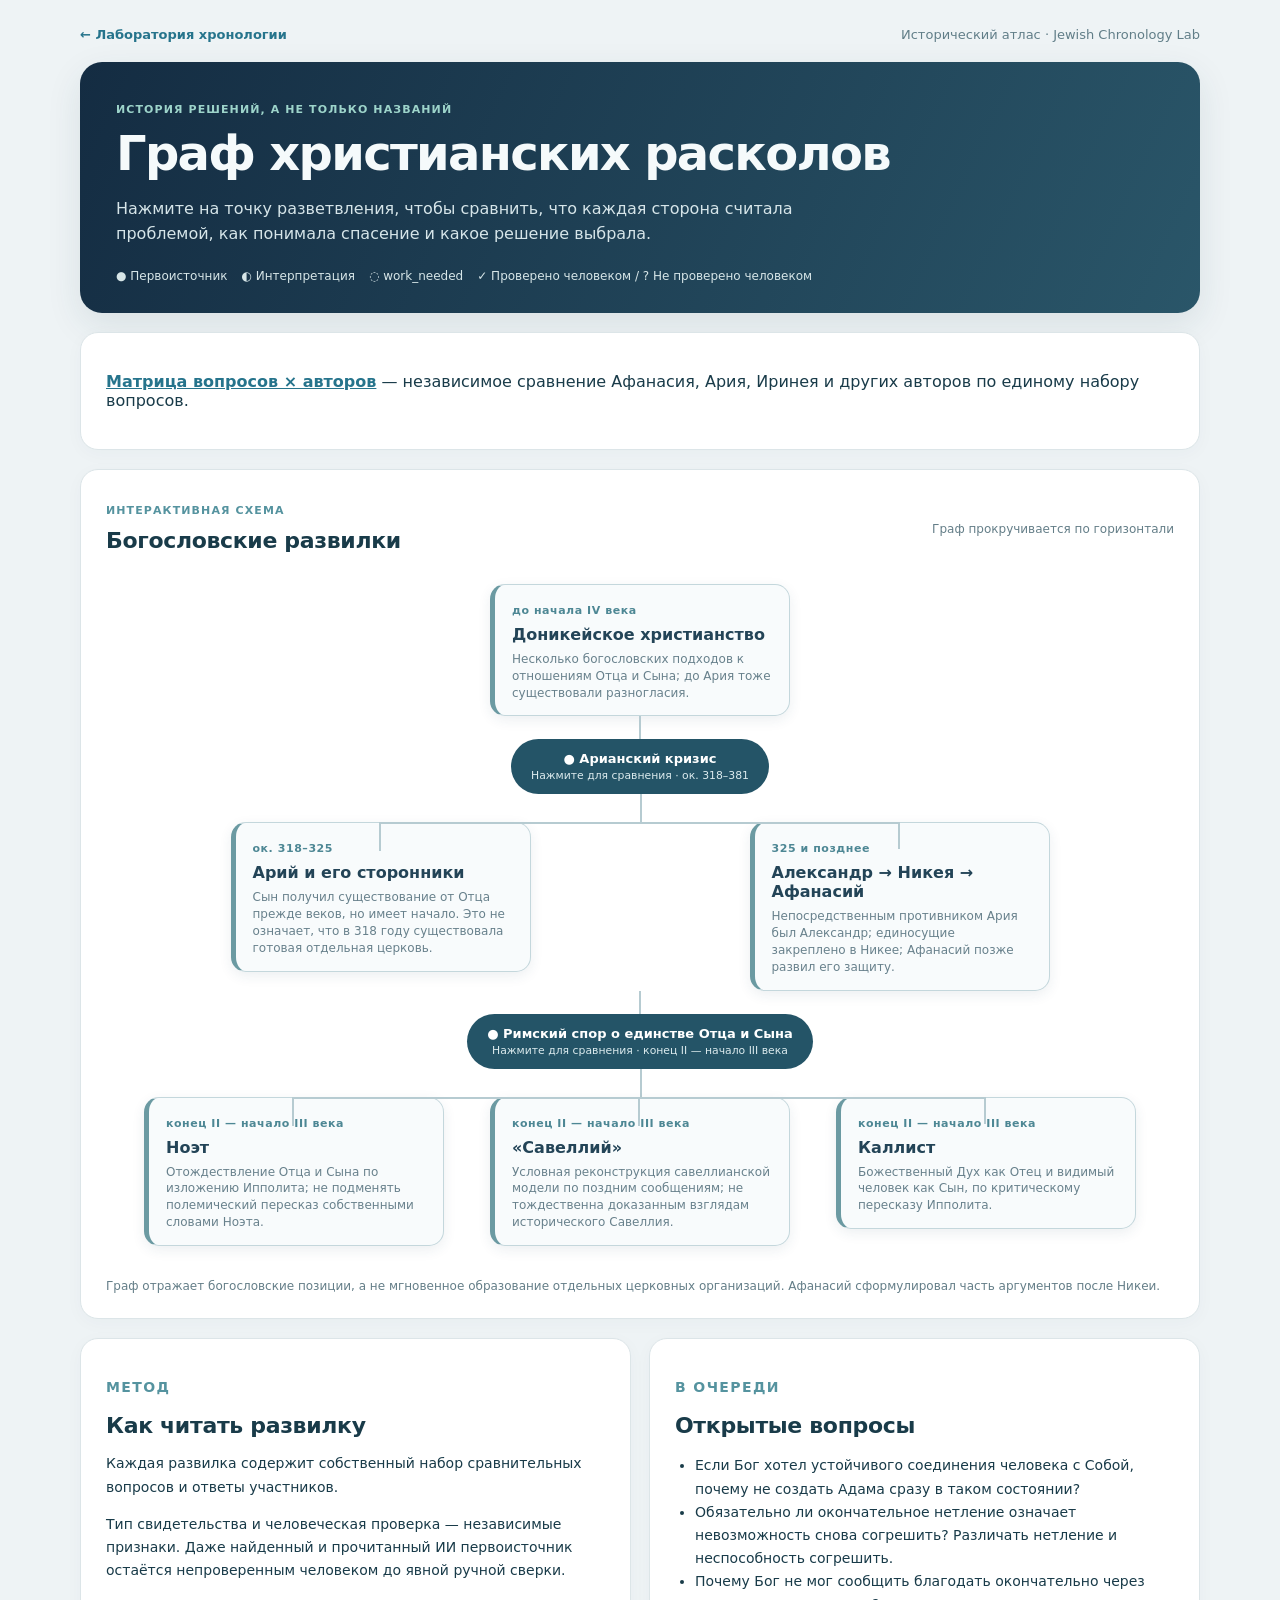
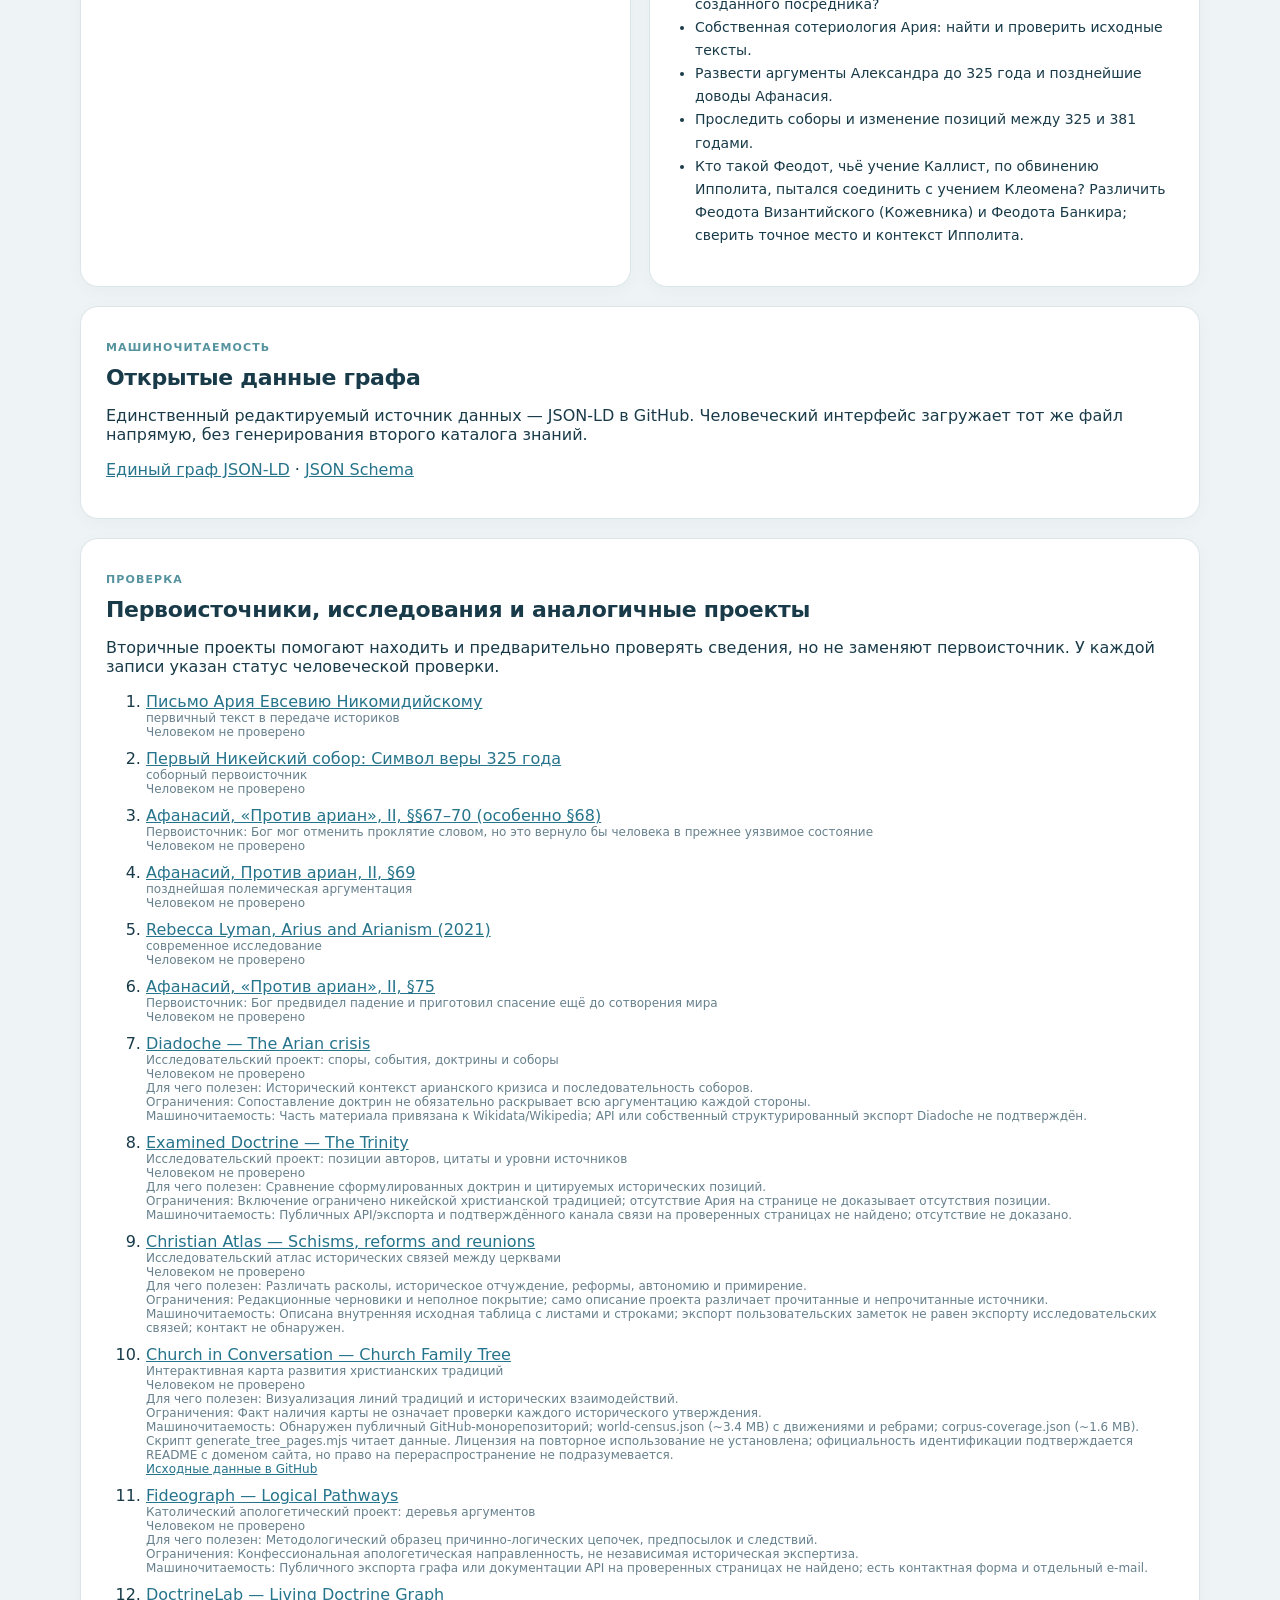
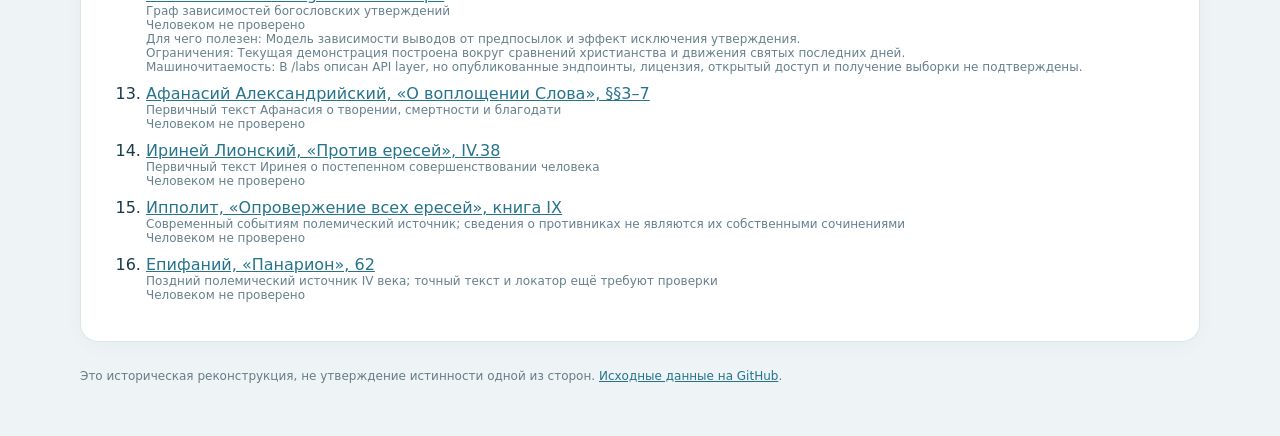
==== christianity/index.html @ 1258b845 "Refresh graph assets and remove obsolete single-split wording" ====
<!doctype html>
<html lang="ru"><head><meta charset="utf-8"><meta name="viewport" content="width=device-width,initial-scale=1">
<title>Граф христианских расколов · Лаборатория истории</title><link rel="stylesheet" href="./style.css">
<script type="module" src="./app.mjs?v=20261107-2"></script></head><body><main class="page">
<nav><a href="../">← Лаборатория хронологии</a><span>Исторический атлас · Jewish Chronology Lab</span></nav>
<header class="hero"><p class="eyebrow">История решений, а не только названий</p><h1>Граф христианских расколов</h1>
<p>Нажмите на точку разветвления, чтобы сравнить, что каждая сторона считала проблемой, как понимала спасение и какое решение выбрала.</p>
<div class="legend"><span>● Первоисточник</span><span>◐ Интерпретация</span><span>◌ work_needed</span><span>✓ Проверено человеком / ? Не проверено человеком</span></div></header>
<section class="panel"><p><a href="./matrix.html"><strong>Матрица вопросов × авторов</strong></a> — независимое сравнение Афанасия, Ария, Иринея и других авторов по единому набору вопросов.</p></section>
<section class="panel"><div class="heading"><div><p class="eyebrow">Интерактивная схема</p><h2>Богословские развилки</h2></div><small>Граф прокручивается по горизонтали</small></div>
<div class="scroll-graph" tabindex="0" aria-label="Интерактивный граф исторических позиций"><div id="graph">Загрузка…</div></div>
<p class="disclaimer">Граф отражает богословские позиции, а не мгновенное образование отдельных церковных организаций. Афанасий сформулировал часть аргументов после Никеи.</p></section>
<div class="twocol"><section class="panel"><p class="eyebrow">Метод</p><h2>Как читать развилку</h2><p>Каждая развилка содержит собственный набор сравнительных вопросов и ответы участников.</p><p>Тип свидетельства и человеческая проверка — независимые признаки. Даже найденный и прочитанный ИИ первоисточник остаётся непроверенным человеком до явной ручной сверки.</p></section>
<section class="panel"><p class="eyebrow">В очереди</p><h2>Открытые вопросы</h2><ul id="todo"></ul></section></div>
<section class="panel"><p class="eyebrow">Машиночитаемость</p><h2>Открытые данные графа</h2><p>Единственный редактируемый источник данных — JSON-LD в GitHub. Человеческий интерфейс загружает тот же файл напрямую, без генерирования второго каталога знаний.</p><p><a href="./data/graph.jsonld" type="application/ld+json">Единый граф JSON-LD</a> · <a href="./data/schema.json">JSON Schema</a></p></section><section class="panel"><p class="eyebrow">Проверка</p><h2>Первоисточники, исследования и аналогичные проекты</h2><p>Вторичные проекты помогают находить и предварительно проверять сведения, но не заменяют первоисточник. У каждой записи указан статус человеческой проверки.</p><ol id="sources"></ol></section>
<footer>Это историческая реконструкция, не утверждение истинности одной из сторон. <a href="https://github.com/Ishayahu/jewish-chrono/tree/main/christianity">Исходные данные на GitHub</a>.</footer></main>
<dialog id="dialog" aria-labelledby="dialog-title"><div class="dialog-content"><div class="heading"><div><p class="eyebrow" id="dialog-subtitle"></p><h2 id="dialog-title"></h2></div><button class="close" id="close" type="button" aria-label="Закрыть">×</button></div><div id="dialog-body"></div></div></dialog>
</body></html>
---- christianity/style.css ----
:root{font-family:system-ui,-apple-system,"Segoe UI",sans-serif;color:#193b49;background:#eef3f5}*{box-sizing:border-box}body{margin:0}a{color:#26748c}button{font:inherit}.page{max-width:1160px;margin:auto;padding:22px 20px 50px}nav{display:flex;justify-content:space-between;gap:12px;font-size:13px;margin:5px 0 20px;color:#617e88}nav a{text-decoration:none;font-weight:700}.hero{border-radius:22px;padding:30px 36px;background:linear-gradient(115deg,#142c42,#2a5669);color:#f5fafb;box-shadow:0 12px 35px #1f40501a}.hero h1{font-size:clamp(28px,5vw,48px);letter-spacing:-.035em;line-height:1.1;margin:10px 0}.hero>p:not(.eyebrow){color:#d6e5e9;line-height:1.6;max-width:760px}.eyebrow{font-size:11px;font-weight:800;text-transform:uppercase;letter-spacing:.1em;color:#55939f}.hero .eyebrow{color:#9dd4ca}.legend{display:flex;flex-wrap:wrap;gap:14px;margin-top:22px;font-size:12px;color:#d7e6e8}.panel{margin-top:19px;background:#fff;border:1px solid #dce5e8;border-radius:18px;padding:23px 25px;box-shadow:0 4px 18px #1f435008}.heading{display:flex;justify-content:space-between;align-items:center;gap:12px}.heading small,.disclaimer{color:#647e88;font-size:12px}.heading h2,h2{font-size:22px;letter-spacing:-.015em;margin:3px 0 13px}.scroll-graph{overflow:auto;padding:18px 2px;border-radius:10px}.tree,.tree ul{display:flex;justify-content:center;list-style:none;padding:0;margin:0;position:relative}.tree{min-width:660px}.tree li{position:relative;flex:1;text-align:center;padding:0 13px}.tree ul{padding-top:28px}.tree ul:before{content:"";position:absolute;top:0;left:50%;height:28px;border-left:2px solid #b6cbd1}.tree ul li:before,.tree ul li:after{content:"";position:absolute;top:0;height:27px;width:50%;border-top:2px solid #b6cbd1}.tree ul li:before{left:0}.tree ul li:after{right:0;border-left:2px solid #b6cbd1}.tree ul li:first-child:before,.tree ul li:last-child:after{border-top:none}.node{display:block;max-width:300px;min-height:125px;width:100%;margin:auto;text-align:left;padding:14px 17px;border:1px solid #c4d7dc;border-left:5px solid #6b9aa2;border-radius:15px;background:#f8fbfc;cursor:pointer;color:#234457;box-shadow:0 4px 13px #24465916}.node.arius{border-left-color:#b79457}.node.nicene{border-left-color:#4e9a81}.node strong{display:block;font-size:16px;margin:7px 0}.node small{display:block;font-size:12px;line-height:1.4;color:#68818c}.period{font-size:11px;color:#4d8794;font-weight:800;letter-spacing:.05em}.spine{height:23px;border-left:2px solid #b6cbd1;width:0;margin:auto}.split{padding:12px 20px;background:#245467;border:0;border-radius:28px;color:white;cursor:pointer;font-size:13px;font-weight:750}.split small{display:block;font-weight:400;color:#dcebee;margin-top:3px}.node:hover,.split:hover{filter:brightness(.96);transform:translateY(-1px)}button:focus-visible,a:focus-visible{outline:3px solid #54b0d0;outline-offset:3px}.twocol{display:grid;grid-template-columns:1fr 1fr;gap:18px}.twocol p,.twocol li{font-size:14px;line-height:1.65}.twocol ul{padding-left:20px}#sources li{margin:10px 0}#sources small{display:block;color:#66808d;font-size:12px}footer{margin-top:25px;font-size:12px;color:#657d87;line-height:1.6}dialog{border:0;background:transparent;padding:10px;max-width:min(1080px,98vw);width:100%;max-height:94vh}dialog::backdrop{background:#071e2ed6}.dialog-content{background:white;border-radius:18px;padding:24px;max-height:90vh;overflow:auto}.close{border:1px solid #d3e0e3;background:#f6fafb;border-radius:10px;font-size:25px;width:42px;height:42px;cursor:pointer}.summary{font-size:14px;line-height:1.65;color:#536b78}.tablescroll{overflow:auto}.compare{width:100%;border-collapse:collapse;table-layout:fixed;min-width:660px;font-size:14px}.compare th{background:#e8f0f2;text-align:left;padding:13px}.compare th:first-child{width:22%}.compare td{vertical-align:top;padding:14px 12px;border-bottom:1px solid #e0e9eb;line-height:1.5}.compare td:first-child{font-weight:750}.badge{font-size:11px;font-weight:750;display:inline-block;margin-bottom:8px;padding:3px 7px;border-radius:9px}.badge.source{background:#dbf2e5;color:#1e6751}.badge.interpretation{background:#faeac5;color:#76571d}.badge.work_needed{background:#fbe0d7;color:#934325}.note{font-size:12px;color:#6b7e86}.refs{font-size:12px}.refs a{margin-right:12px}.disclaimer{margin:13px 0 0;line-height:1.55}@media(max-width:700px){.page{padding:12px 11px}.hero{padding:23px 20px}.panel{padding:18px 14px}.twocol{display:block}.heading h2,h2{font-size:19px}dialog{padding:4px}.dialog-content{padding:17px 11px}nav{font-size:11px}}

/* Cross-cutting theological question matrix */
.matrix-controls{display:flex;flex-wrap:wrap;gap:12px;margin:10px 0 16px}
.matrix-controls label{display:flex;flex-direction:column;gap:6px;font-size:12px;font-weight:750;color:#3e6474;flex:1 1 200px}
.matrix-controls input,.matrix-controls select{font:inherit;font-size:14px;padding:10px 12px;border:1px solid #bdcdd3;border-radius:9px;background:white;color:#193b49;width:100%}
.matrix-group{margin:20px 0 28px}
.matrix-group h3{font-size:18px;margin:10px 0 4px}
.matrix-group-description{font-size:13px;color:#617e88;margin:4px 0 10px}
.matrix-table{border-collapse:collapse;font-size:13px;min-width:800px;width:100%}
.matrix-table th,.matrix-table td{border:1px solid #e0e8eb;vertical-align:top;padding:10px;text-align:left;min-width:160px}
.matrix-table th:first-child{min-width:270px;width:270px;background:#f1f6f8;position:sticky;left:0;z-index:1}
.matrix-table thead th{background:#e5eff1;font-weight:750}
.matrix-table thead th:first-child{z-index:2;background:#e5eff1}
.matrix-table th small{display:block;font-size:11px;font-weight:400;line-height:1.5;margin-top:6px;color:#68818c}
.matrix-unknown{font-size:12px;color:#8899a0}
.matrix-answer{display:block;background:#f1f7f8;border:1px solid #cadde1;border-left:3px solid #4e9a81;border-radius:8px;padding:8px;text-align:left;color:#234457;cursor:pointer;width:100%;font:inherit;font-size:12px;line-height:1.4;margin-bottom:6px}
.matrix-answer.interpretation{border-left-color:#b79457}
.matrix-answer.work_needed{border-left-color:#cb7957}
.matrix-answer:hover{background:#e5f0f3}
@media(max-width:700px){.matrix-table th:first-child{min-width:200px;width:200px}.matrix-table th,.matrix-table td{min-width:145px}}
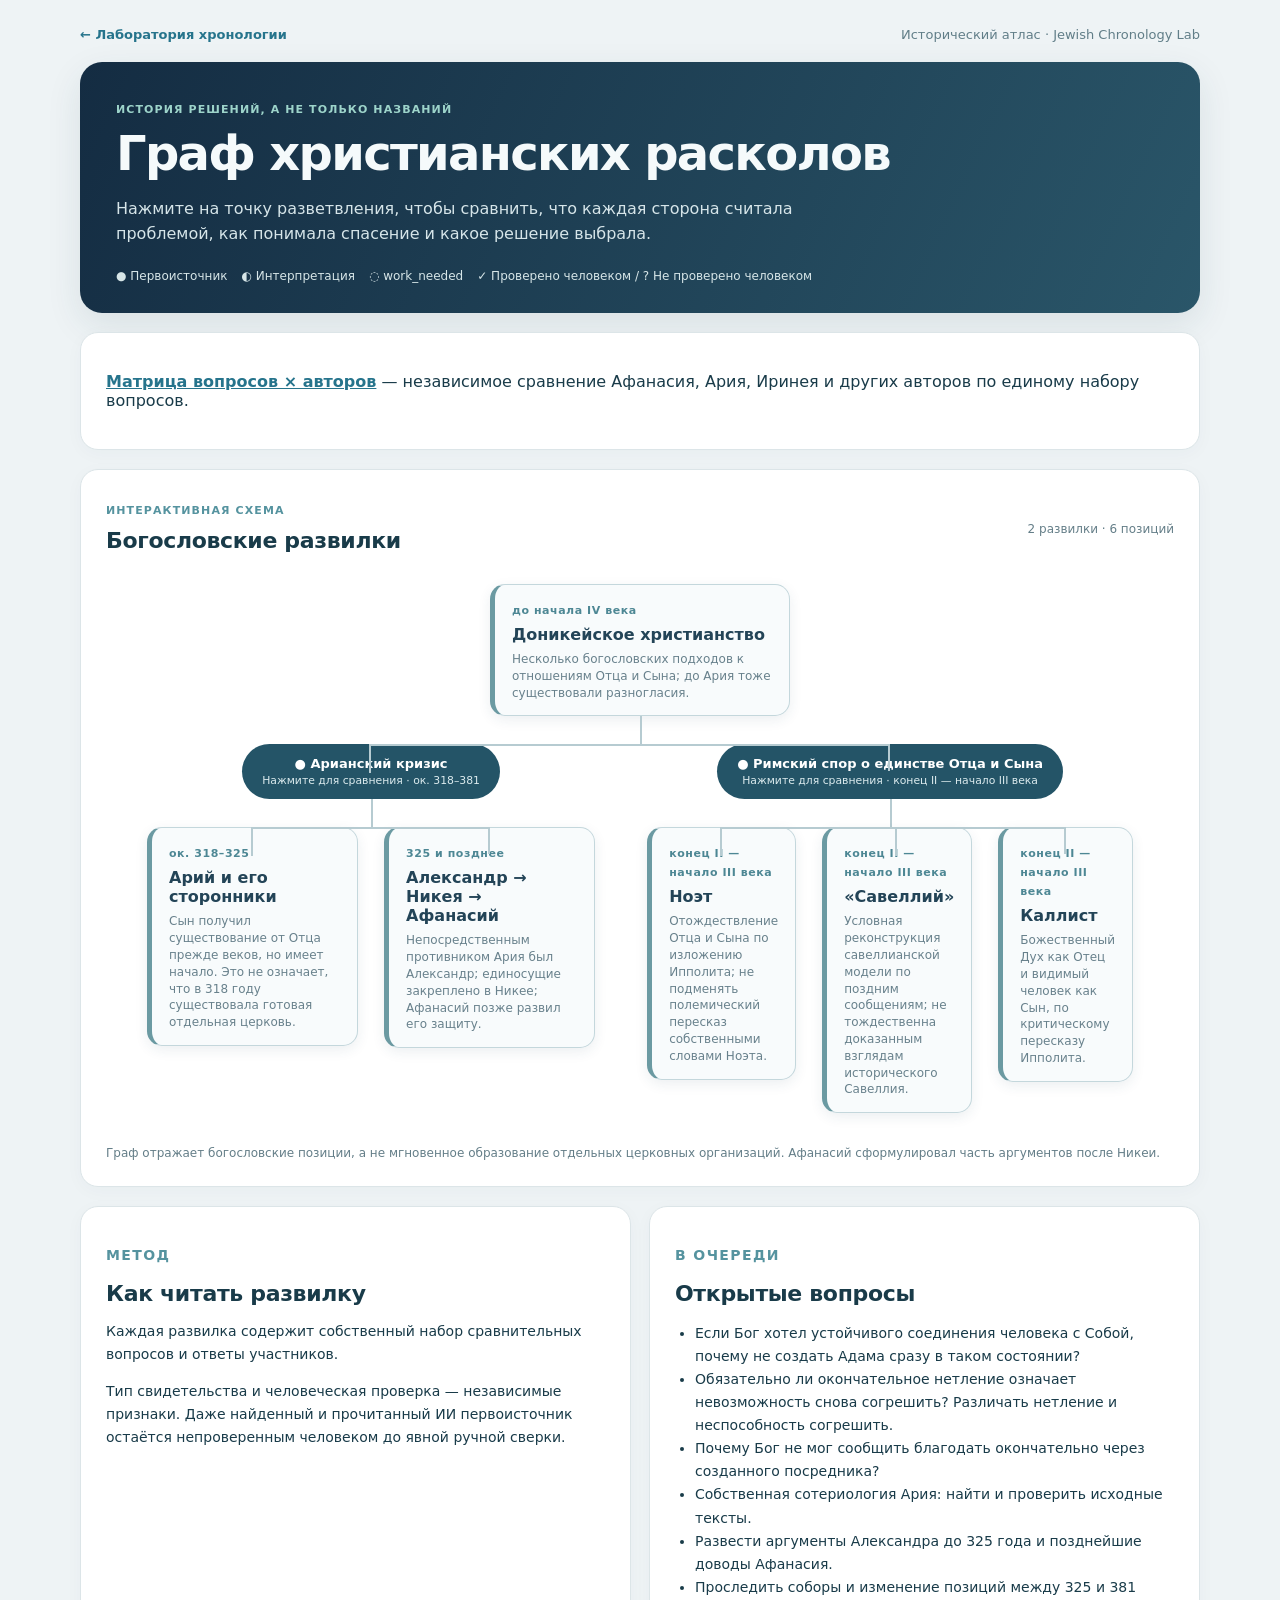
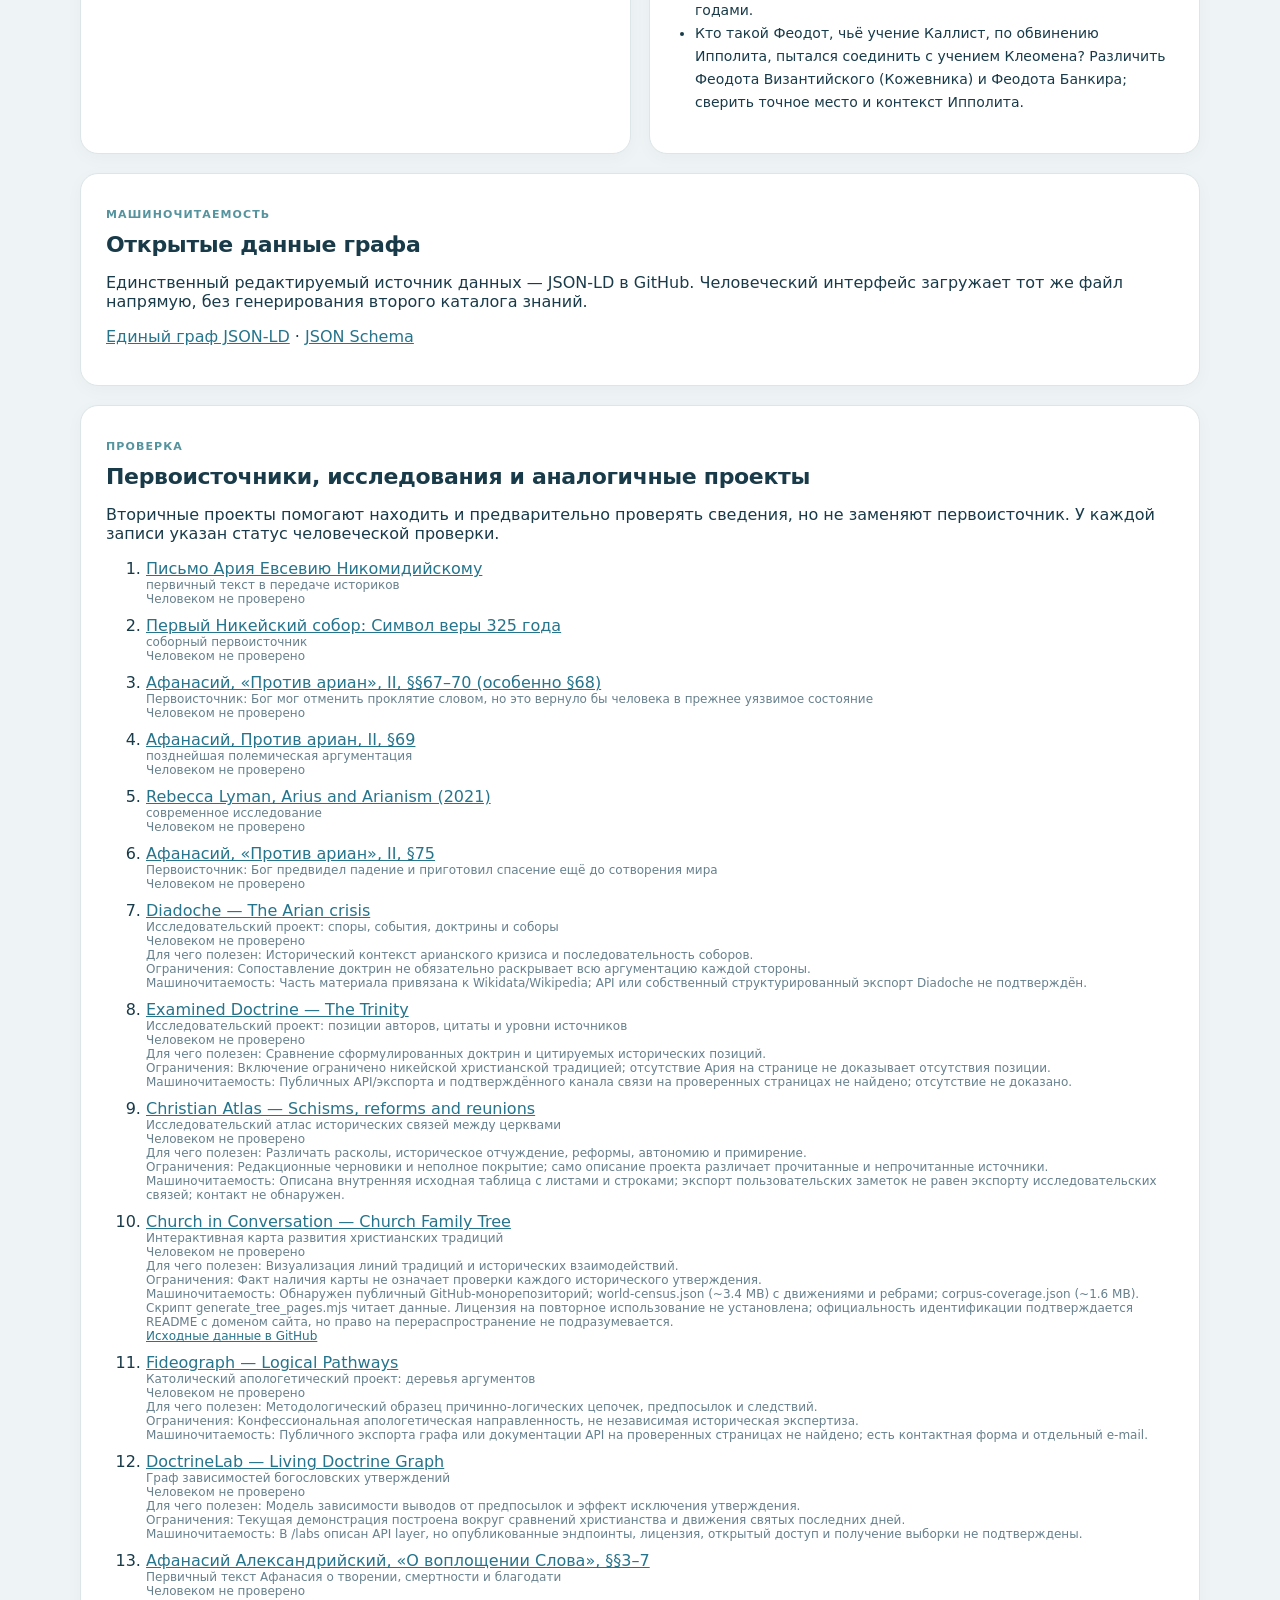
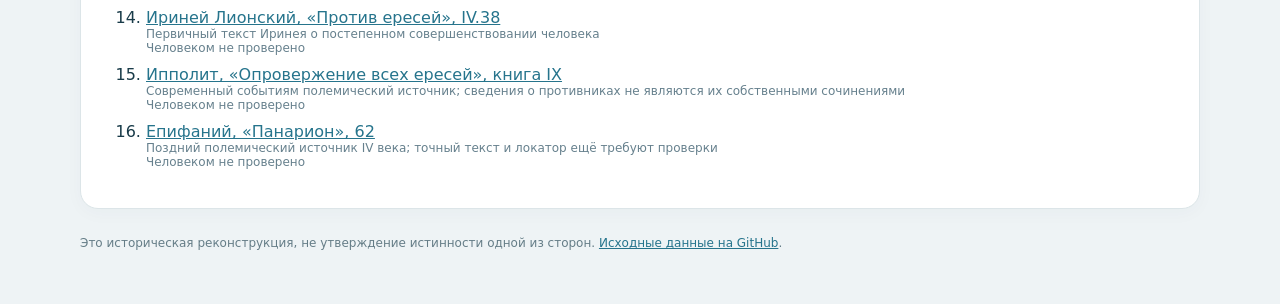
==== commit aa8bb82e: "Show live branch count and load updated graph renderer" ====
--- a/christianity/index.html
+++ b/christianity/index.html
@@ -1,13 +1,13 @@
 <!doctype html>
 <html lang="ru"><head><meta charset="utf-8"><meta name="viewport" content="width=device-width,initial-scale=1">
 <title>Граф христианских расколов · Лаборатория истории</title><link rel="stylesheet" href="./style.css">
-<script type="module" src="./app.mjs?v=20261107-2"></script></head><body><main class="page">
+<script type="module" src="./app.mjs?v=20261107-3"></script></head><body><main class="page">
 <nav><a href="../">← Лаборатория хронологии</a><span>Исторический атлас · Jewish Chronology Lab</span></nav>
 <header class="hero"><p class="eyebrow">История решений, а не только названий</p><h1>Граф христианских расколов</h1>
 <p>Нажмите на точку разветвления, чтобы сравнить, что каждая сторона считала проблемой, как понимала спасение и какое решение выбрала.</p>
 <div class="legend"><span>● Первоисточник</span><span>◐ Интерпретация</span><span>◌ work_needed</span><span>✓ Проверено человеком / ? Не проверено человеком</span></div></header>
 <section class="panel"><p><a href="./matrix.html"><strong>Матрица вопросов × авторов</strong></a> — независимое сравнение Афанасия, Ария, Иринея и других авторов по единому набору вопросов.</p></section>
-<section class="panel"><div class="heading"><div><p class="eyebrow">Интерактивная схема</p><h2>Богословские развилки</h2></div><small>Граф прокручивается по горизонтали</small></div>
+<section class="panel"><div class="heading"><div><p class="eyebrow">Интерактивная схема</p><h2>Богословские развилки</h2></div><small id="graph-coverage">Граф прокручивается по горизонтали</small></div>
 <div class="scroll-graph" tabindex="0" aria-label="Интерактивный граф исторических позиций"><div id="graph">Загрузка…</div></div>
 <p class="disclaimer">Граф отражает богословские позиции, а не мгновенное образование отдельных церковных организаций. Афанасий сформулировал часть аргументов после Никеи.</p></section>
 <div class="twocol"><section class="panel"><p class="eyebrow">Метод</p><h2>Как читать развилку</h2><p>Каждая развилка содержит собственный набор сравнительных вопросов и ответы участников.</p><p>Тип свидетельства и человеческая проверка — независимые признаки. Даже найденный и прочитанный ИИ первоисточник остаётся непроверенным человеком до явной ручной сверки.</p></section>
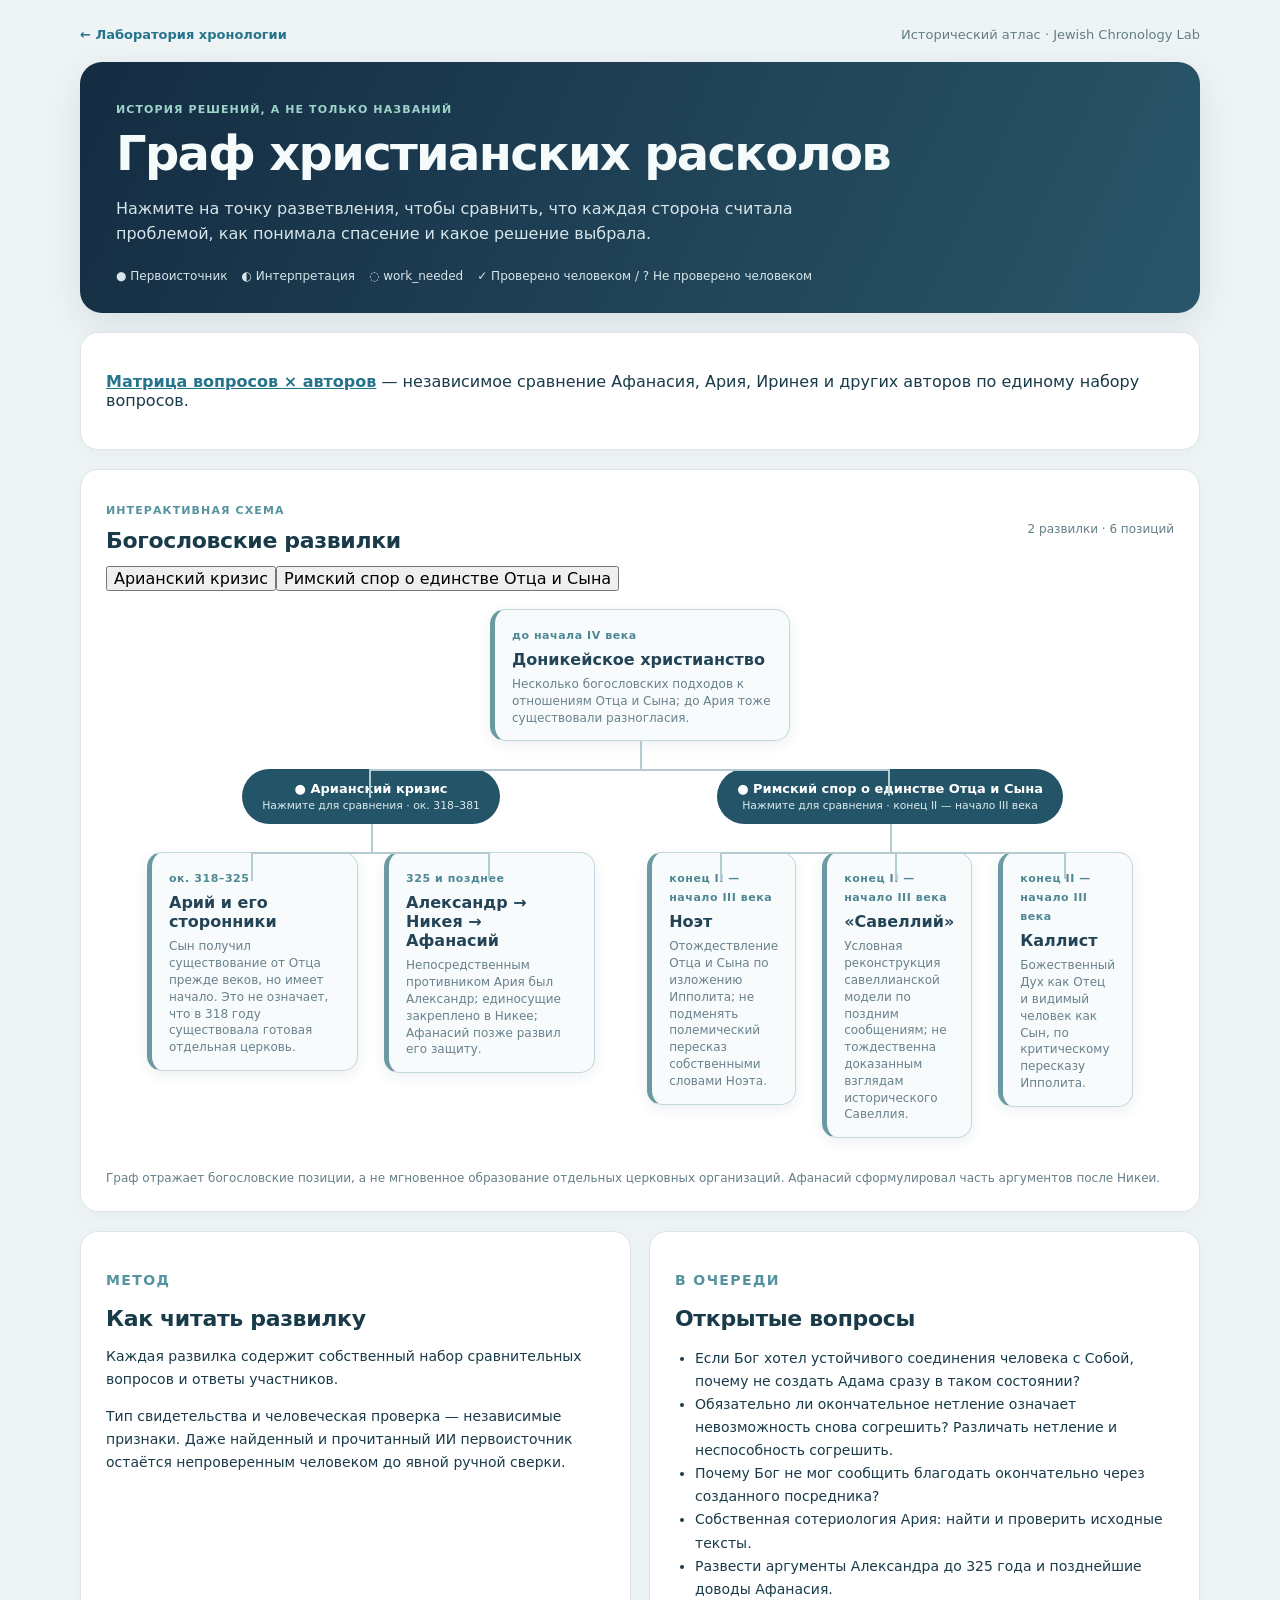
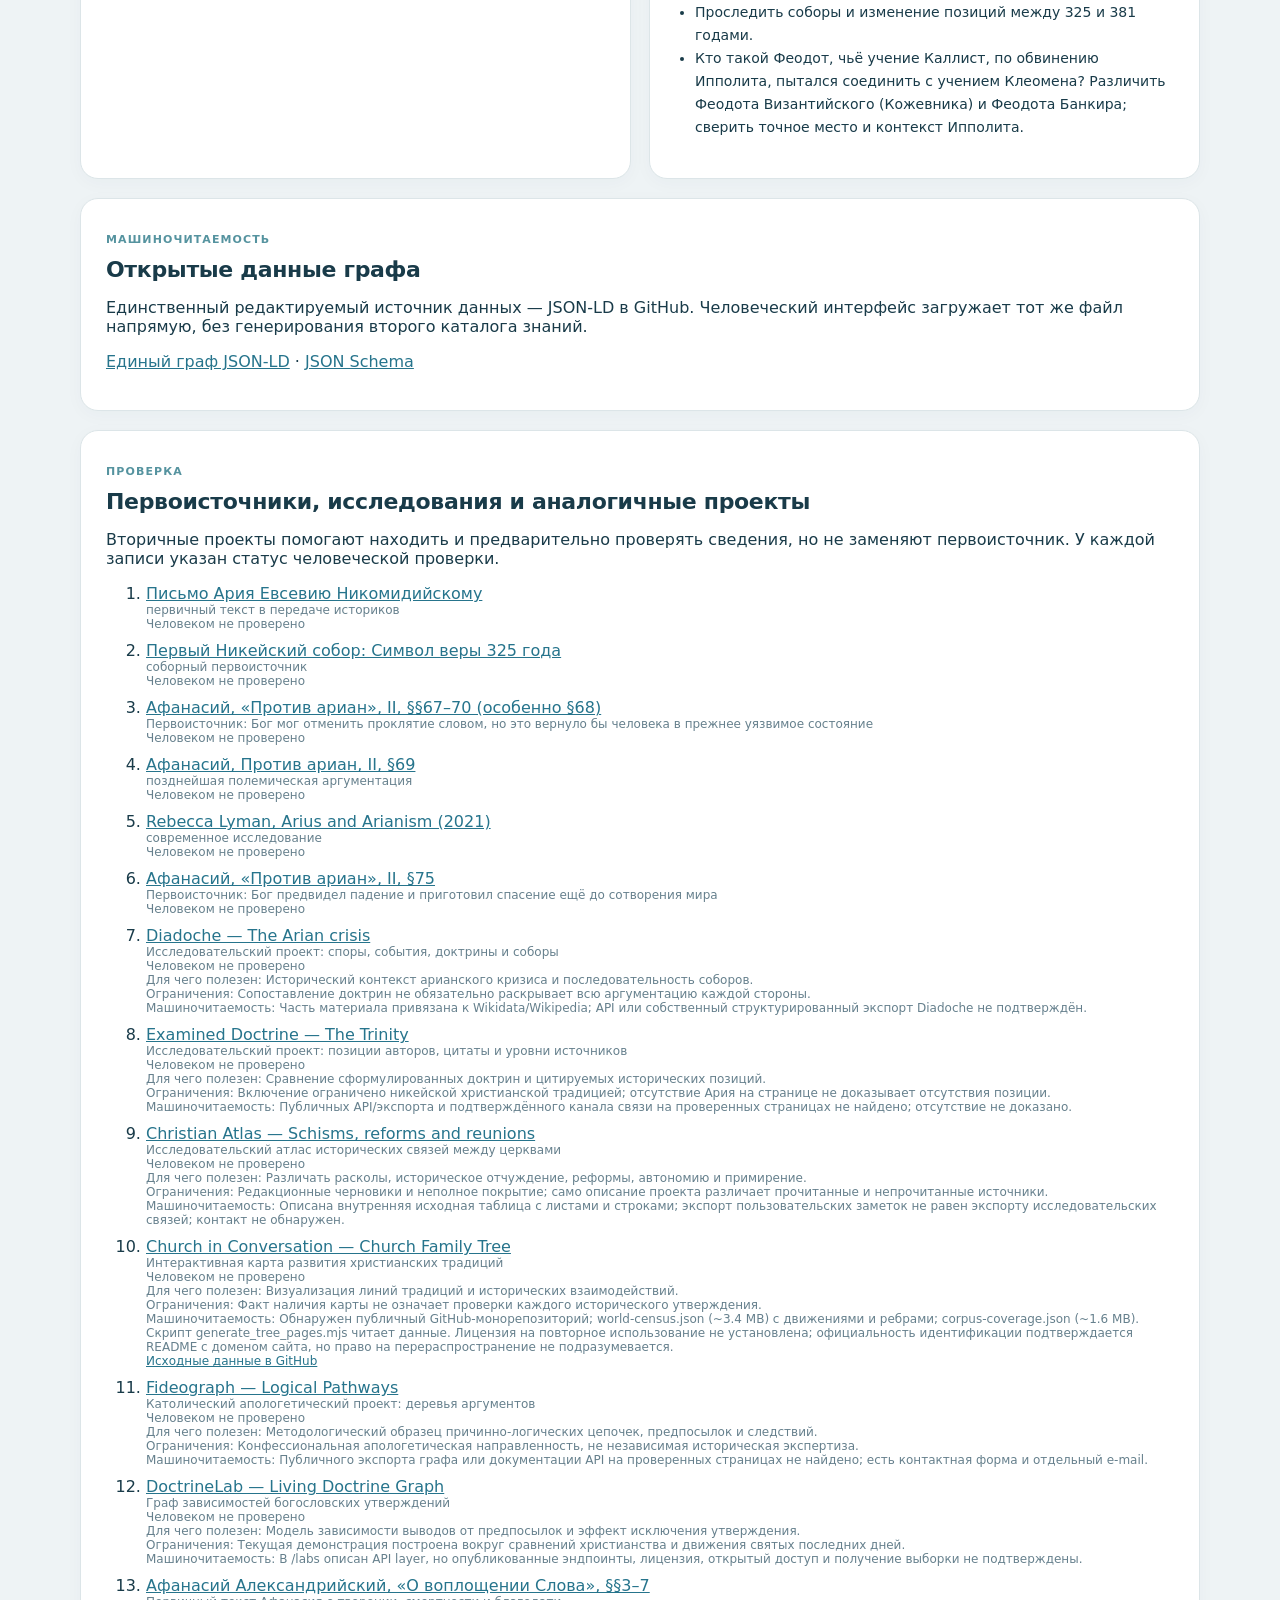
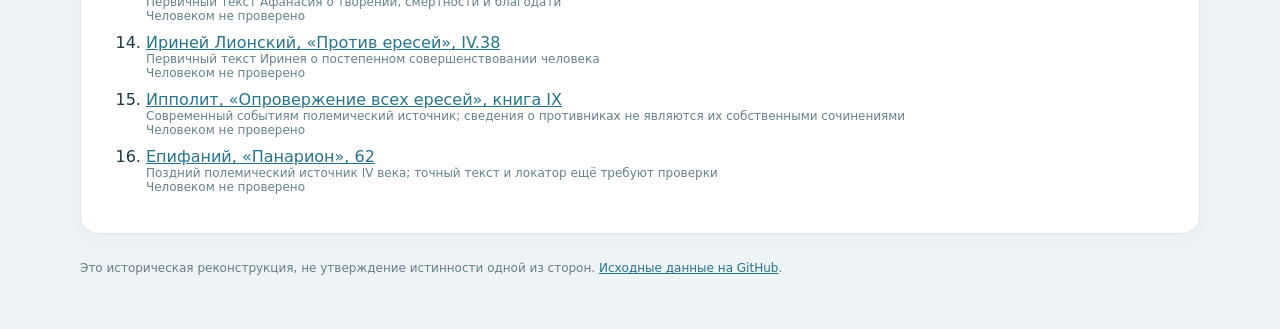
==== commit 6bab9066: "List the controversy buttons above the scrollable graph" ====
--- a/christianity/index.html
+++ b/christianity/index.html
@@ -1,13 +1,14 @@
 <!doctype html>
 <html lang="ru"><head><meta charset="utf-8"><meta name="viewport" content="width=device-width,initial-scale=1">
 <title>Граф христианских расколов · Лаборатория истории</title><link rel="stylesheet" href="./style.css">
-<script type="module" src="./app.mjs?v=20261107-3"></script></head><body><main class="page">
+<script type="module" src="./app.mjs?v=20261107-4"></script></head><body><main class="page">
 <nav><a href="../">← Лаборатория хронологии</a><span>Исторический атлас · Jewish Chronology Lab</span></nav>
 <header class="hero"><p class="eyebrow">История решений, а не только названий</p><h1>Граф христианских расколов</h1>
 <p>Нажмите на точку разветвления, чтобы сравнить, что каждая сторона считала проблемой, как понимала спасение и какое решение выбрала.</p>
 <div class="legend"><span>● Первоисточник</span><span>◐ Интерпретация</span><span>◌ work_needed</span><span>✓ Проверено человеком / ? Не проверено человеком</span></div></header>
 <section class="panel"><p><a href="./matrix.html"><strong>Матрица вопросов × авторов</strong></a> — независимое сравнение Афанасия, Ария, Иринея и других авторов по единому набору вопросов.</p></section>
 <section class="panel"><div class="heading"><div><p class="eyebrow">Интерактивная схема</p><h2>Богословские развилки</h2></div><small id="graph-coverage">Граф прокручивается по горизонтали</small></div>
+<div id="split-index" class="split-index" aria-label="Доступные богословские развилки">Загрузка…</div>
 <div class="scroll-graph" tabindex="0" aria-label="Интерактивный граф исторических позиций"><div id="graph">Загрузка…</div></div>
 <p class="disclaimer">Граф отражает богословские позиции, а не мгновенное образование отдельных церковных организаций. Афанасий сформулировал часть аргументов после Никеи.</p></section>
 <div class="twocol"><section class="panel"><p class="eyebrow">Метод</p><h2>Как читать развилку</h2><p>Каждая развилка содержит собственный набор сравнительных вопросов и ответы участников.</p><p>Тип свидетельства и человеческая проверка — независимые признаки. Даже найденный и прочитанный ИИ первоисточник остаётся непроверенным человеком до явной ручной сверки.</p></section>
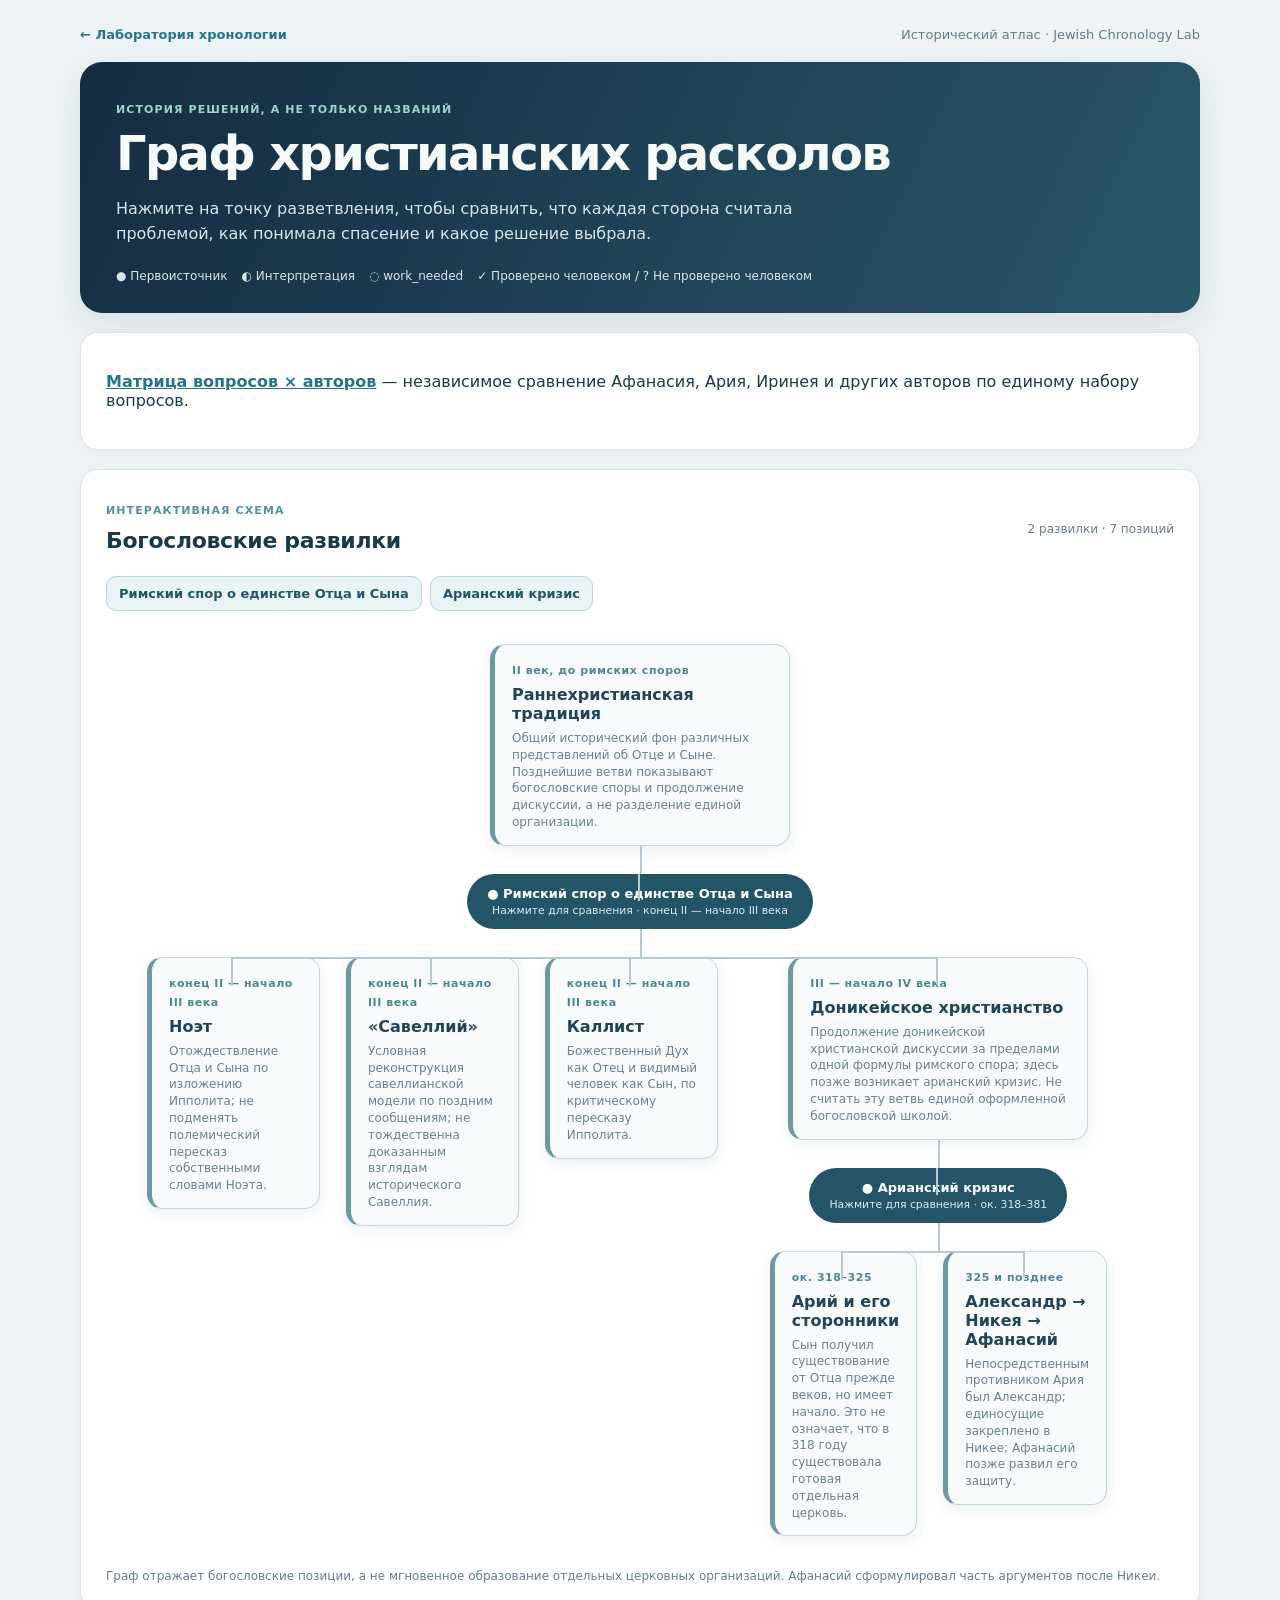
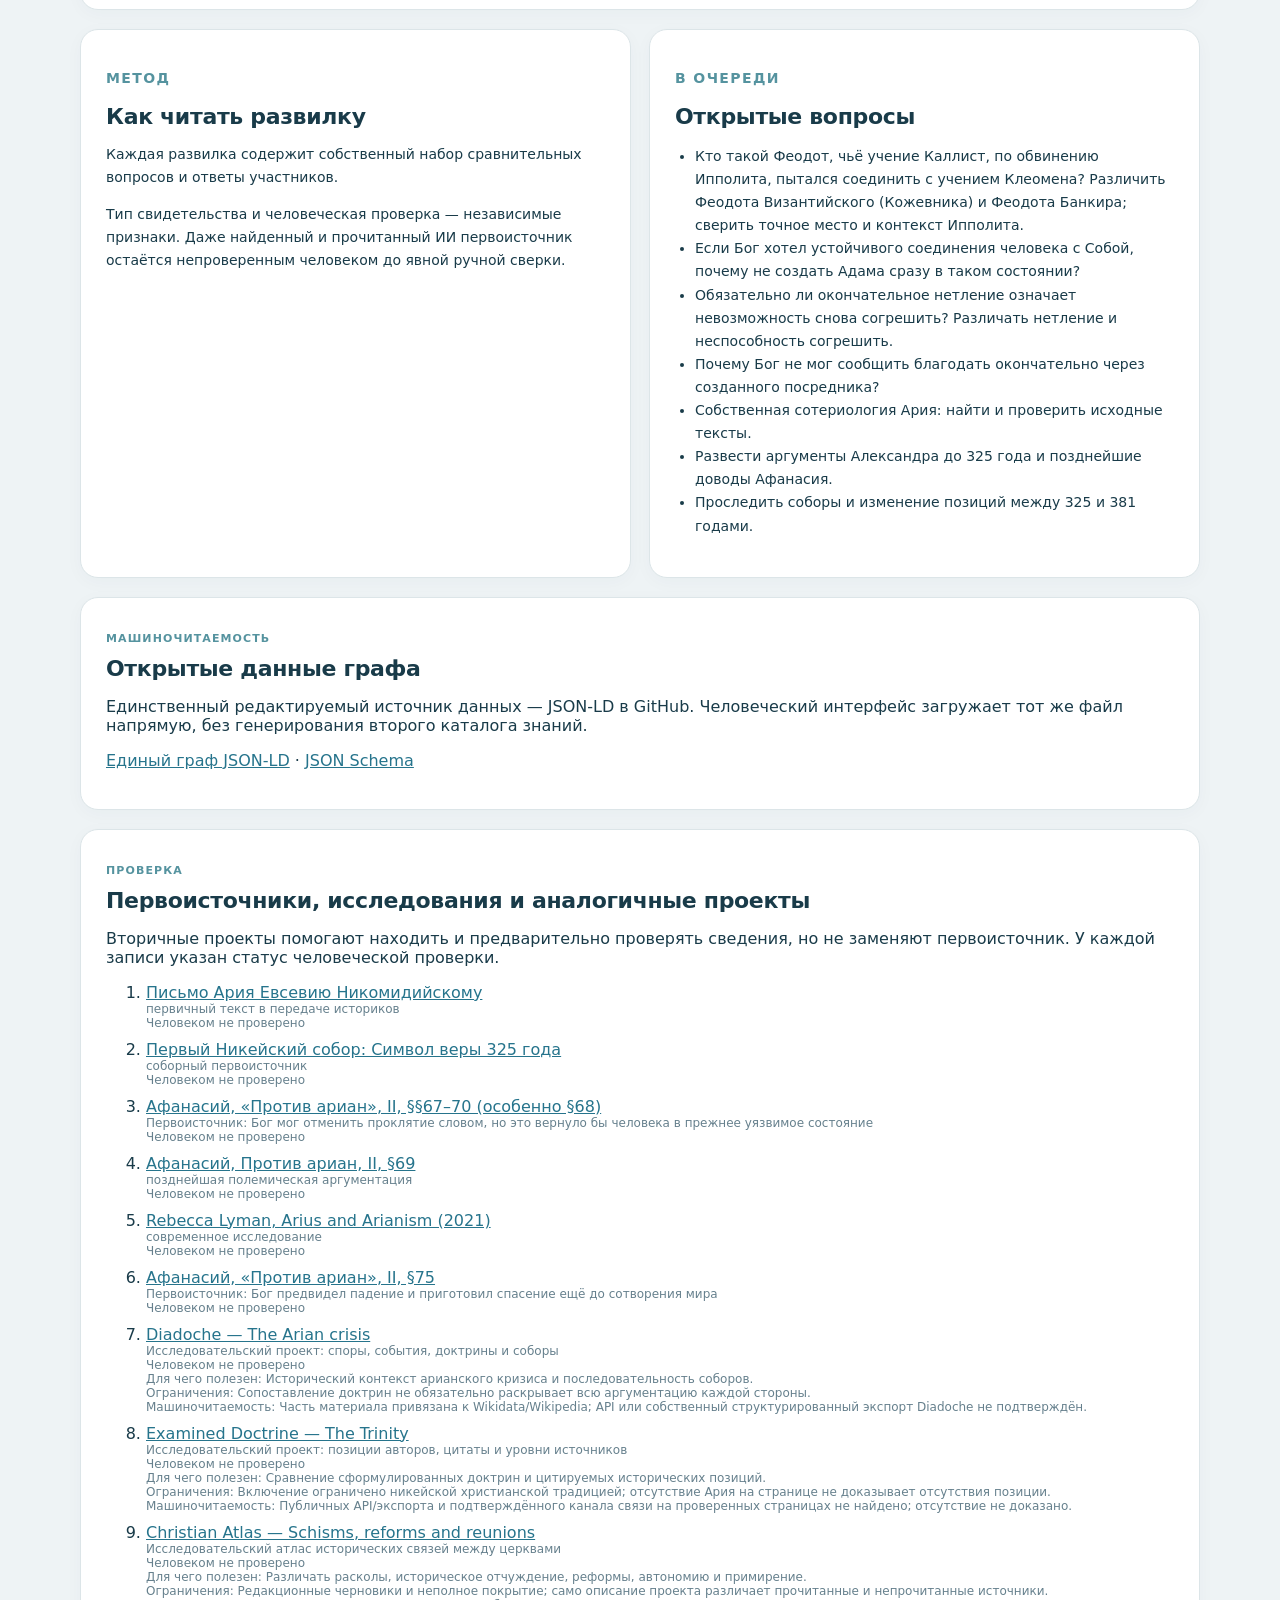
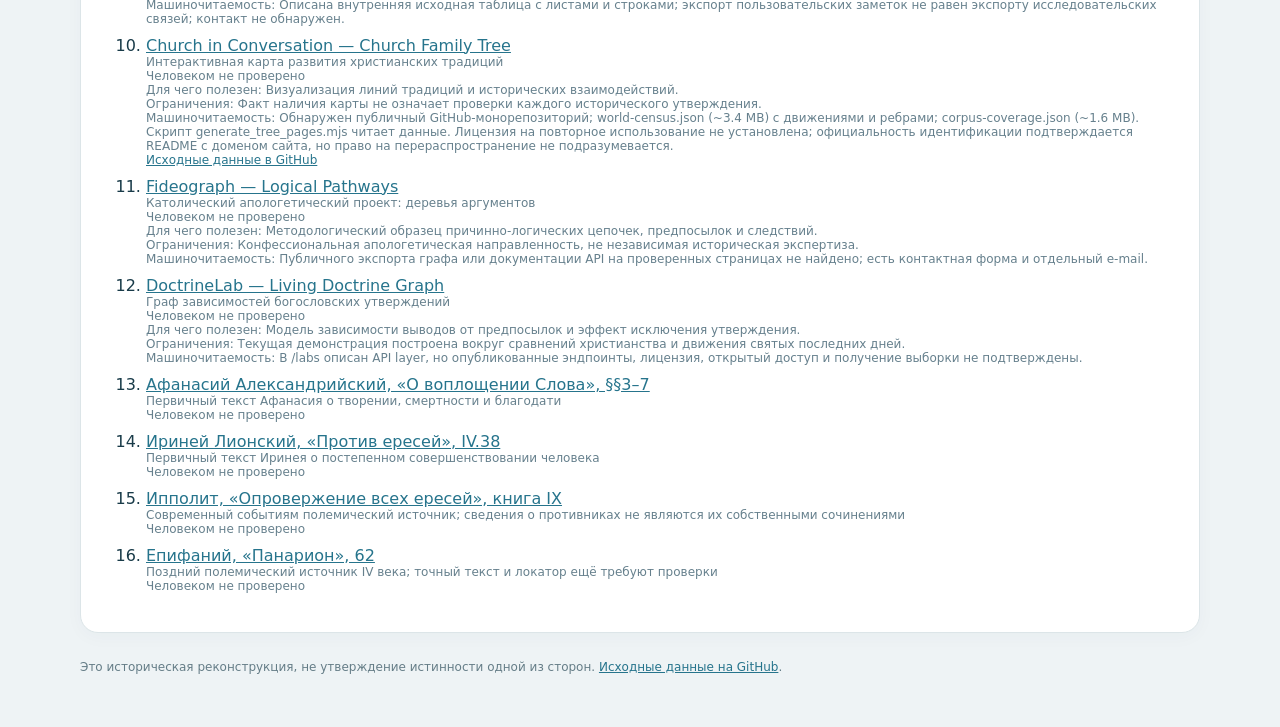
==== commit fa761599: "Load nested historical graph UI instead of previously cached parallel splits" ====
--- a/christianity/index.html
+++ b/christianity/index.html
@@ -1,7 +1,7 @@
 <!doctype html>
 <html lang="ru"><head><meta charset="utf-8"><meta name="viewport" content="width=device-width,initial-scale=1">
 <title>Граф христианских расколов · Лаборатория истории</title><link rel="stylesheet" href="./style.css">
-<script type="module" src="./app.mjs?v=20261107-4"></script></head><body><main class="page">
+<script type="module" src="./app.mjs?v=20261107-5"></script></head><body><main class="page">
 <nav><a href="../">← Лаборатория хронологии</a><span>Исторический атлас · Jewish Chronology Lab</span></nav>
 <header class="hero"><p class="eyebrow">История решений, а не только названий</p><h1>Граф христианских расколов</h1>
 <p>Нажмите на точку разветвления, чтобы сравнить, что каждая сторона считала проблемой, как понимала спасение и какое решение выбрала.</p>
--- a/christianity/style.css
+++ b/christianity/style.css
@@ -19,3 +19,9 @@
 .matrix-answer.work_needed{border-left-color:#cb7957}
 .matrix-answer:hover{background:#e5f0f3}
 @media(max-width:700px){.matrix-table th:first-child{min-width:200px;width:200px}.matrix-table th,.matrix-table td{min-width:145px}}
+
+/* Keep parallel historical controversies discoverable on narrow mobile screens. */
+.split-index{display:flex;flex-wrap:wrap;gap:8px;margin:10px 0 15px}
+.split-shortcut{background:#eaf3f5;color:#245467;border:1px solid #bad5dc;border-radius:10px;padding:9px 12px;text-align:left;cursor:pointer;font-size:13px;font-weight:700}
+.split-shortcut:hover{background:#dbecef}
+@media(max-width:700px){.split-index{flex-direction:column}.split-shortcut{width:100%}.controversy-branches{flex-direction:column!important;gap:22px}.controversy-branches>li:before,.controversy-branches>li:after{display:none}}
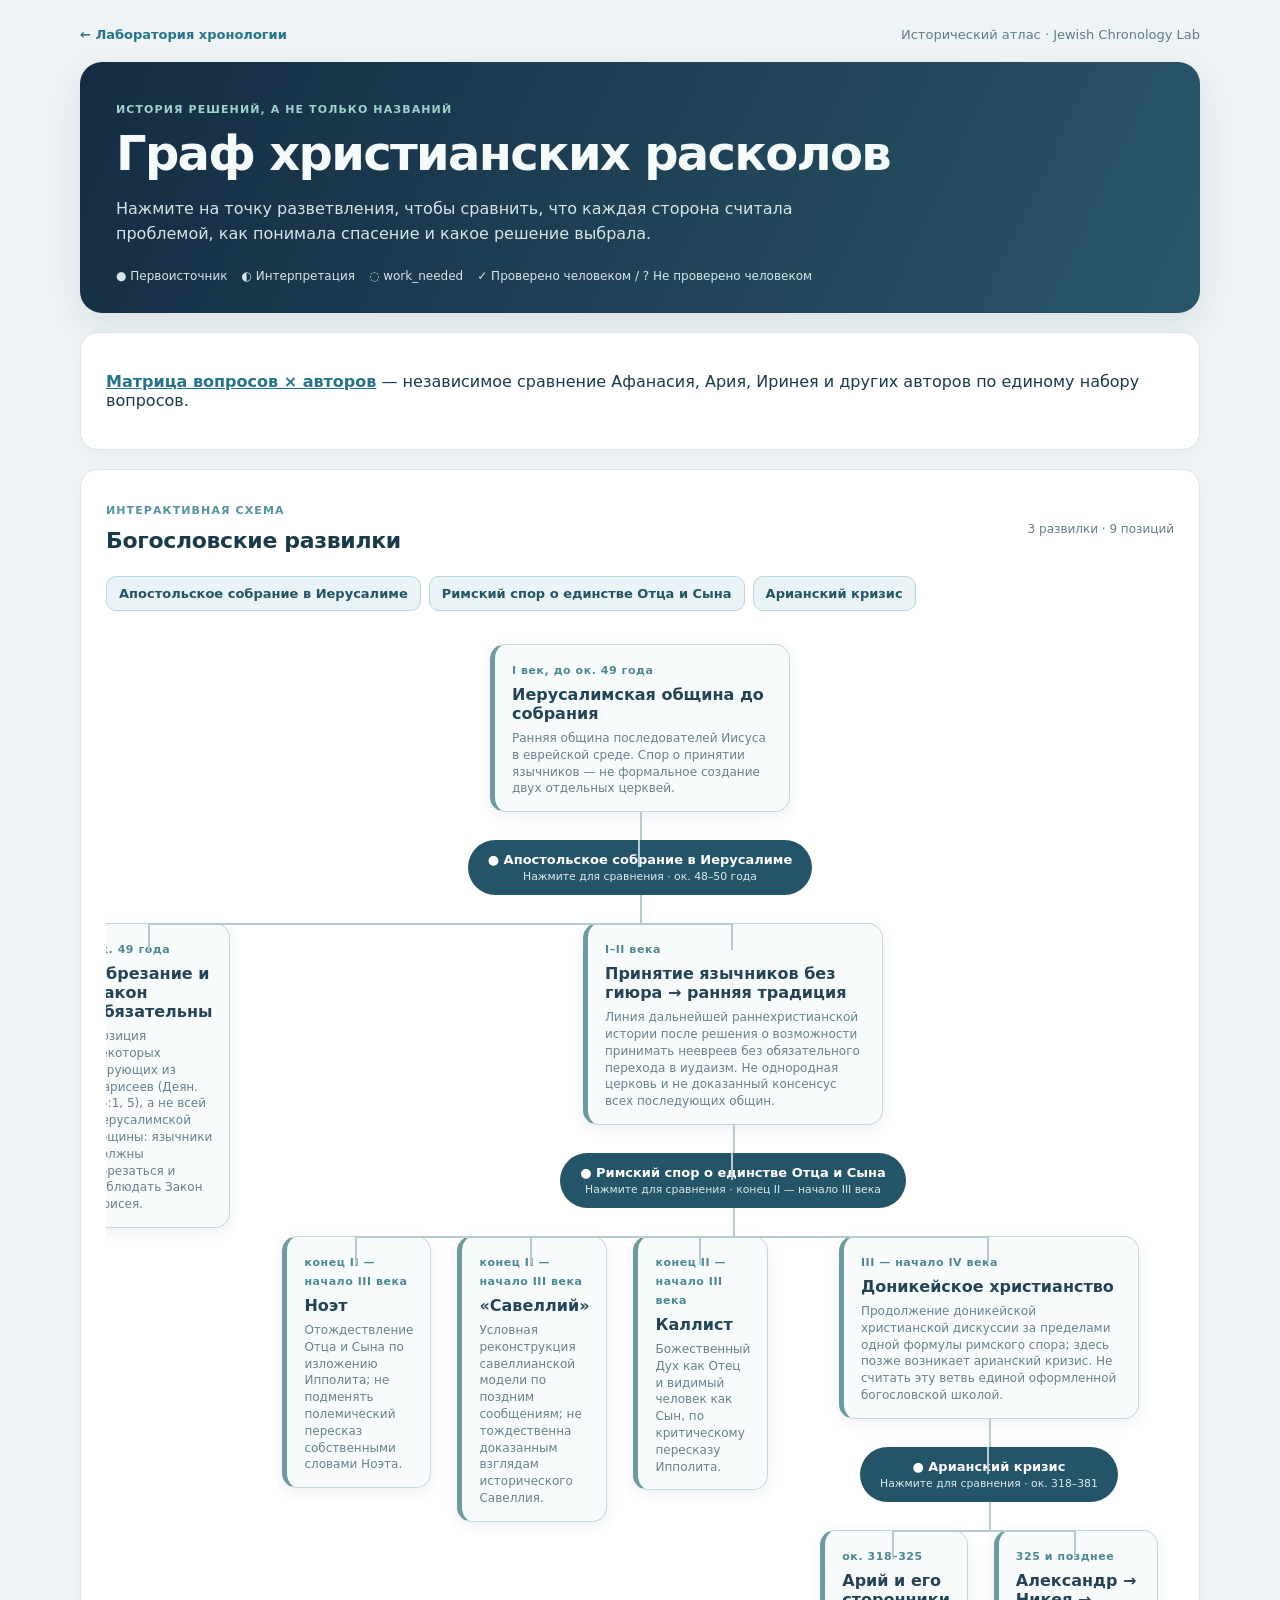
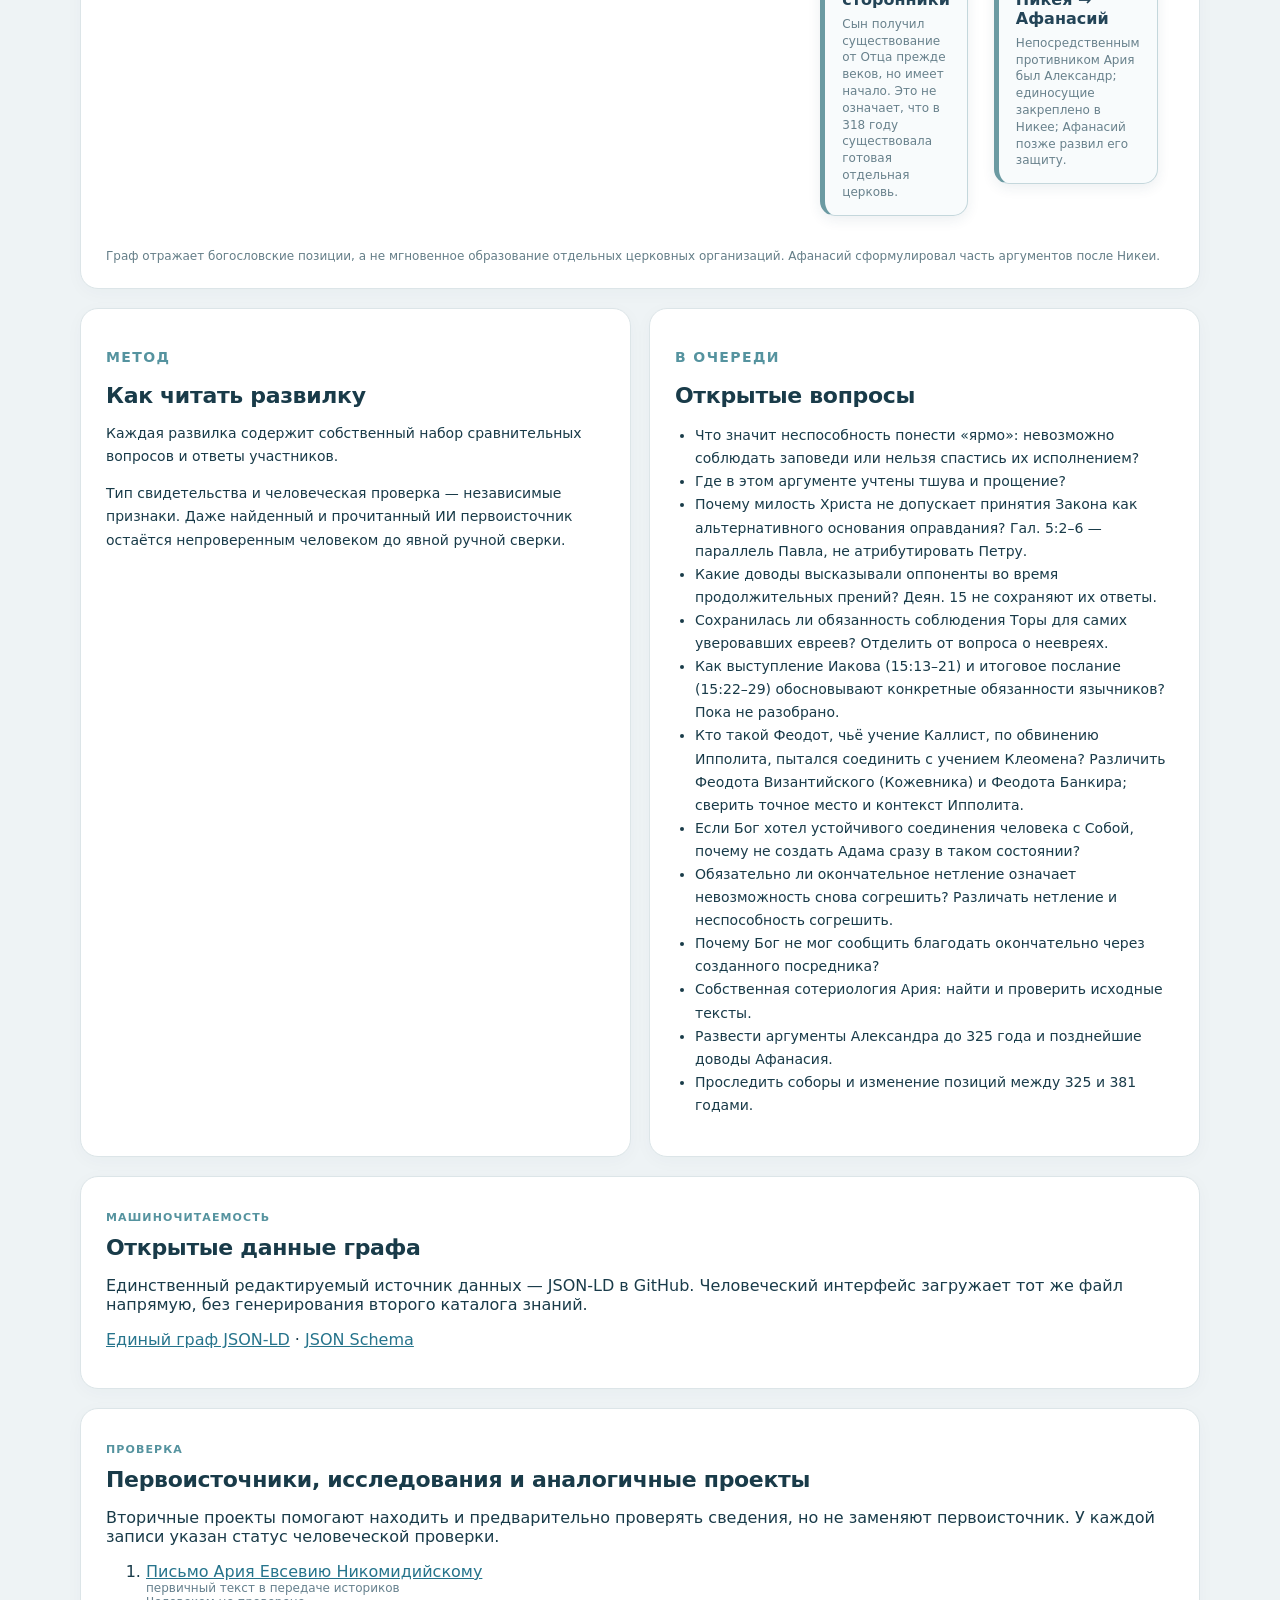
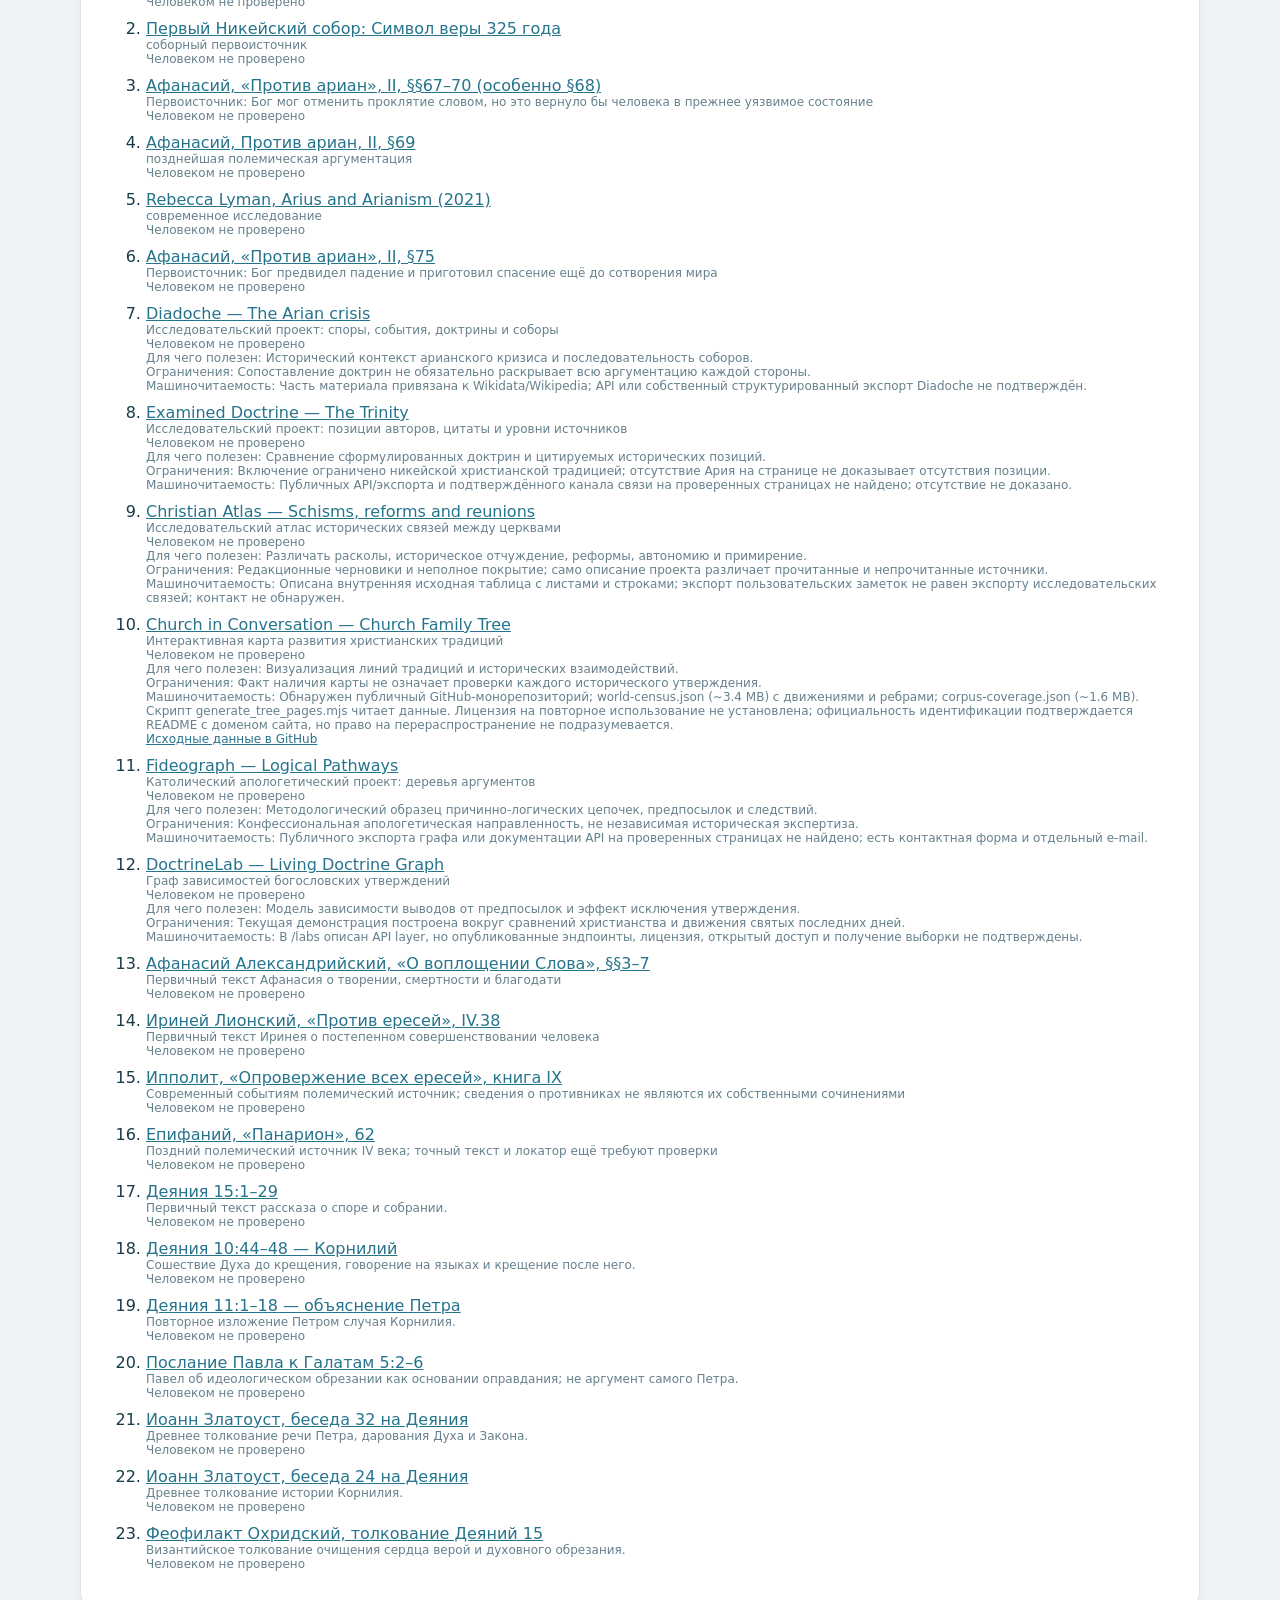
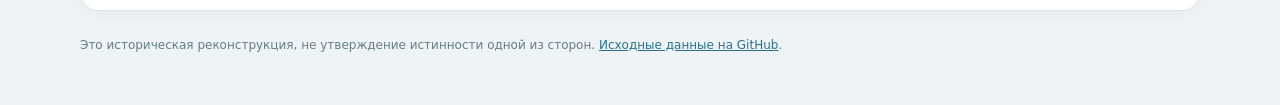
==== commit 58b1597d: "Refresh Christianity page asset versions for new argument review cards" ====
--- a/christianity/index.html
+++ b/christianity/index.html
@@ -1,7 +1,7 @@
 <!doctype html>
 <html lang="ru"><head><meta charset="utf-8"><meta name="viewport" content="width=device-width,initial-scale=1">
-<title>Граф христианских расколов · Лаборатория истории</title><link rel="stylesheet" href="./style.css">
-<script type="module" src="./app.mjs?v=20261107-5"></script></head><body><main class="page">
+<title>Граф христианских расколов · Лаборатория истории</title><link rel="stylesheet" href="./style.css?v=20261119-1">
+<script type="module" src="./app.mjs?v=20261119-1"></script></head><body><main class="page">
 <nav><a href="../">← Лаборатория хронологии</a><span>Исторический атлас · Jewish Chronology Lab</span></nav>
 <header class="hero"><p class="eyebrow">История решений, а не только названий</p><h1>Граф христианских расколов</h1>
 <p>Нажмите на точку разветвления, чтобы сравнить, что каждая сторона считала проблемой, как понимала спасение и какое решение выбрала.</p>
--- a/christianity/style.css
+++ b/christianity/style.css
@@ -25,3 +25,31 @@
 .split-shortcut{background:#eaf3f5;color:#245467;border:1px solid #bad5dc;border-radius:10px;padding:9px 12px;text-align:left;cursor:pointer;font-size:13px;font-weight:700}
 .split-shortcut:hover{background:#dbecef}
 @media(max-width:700px){.split-index{flex-direction:column}.split-shortcut{width:100%}.controversy-branches{flex-direction:column!important;gap:22px}.controversy-branches>li:before,.controversy-branches>li:after{display:none}}
+
+/* Jerusalem argument review: separate argument, challenge, and response; mobile-first. */
+.argument-sequence{display:grid;gap:20px;margin-top:15px}
+.argument-section{border:1px solid #dce5e8;border-radius:14px;padding:17px;background:#fff}
+.argument-title{margin:0 0 14px;font-size:17px;line-height:1.4;color:#234457}
+.argument-positions{display:grid;grid-template-columns:repeat(2,minmax(0,1fr));gap:12px}
+.argument-position{padding:13px 14px;border:1px solid #e1e9ec;border-radius:10px;background:#f6f9fa;min-width:0}
+.position-title{font-size:12px;line-height:1.45;color:#315d71;margin:0 0 10px;font-weight:750}
+.claim-text{font-size:14px;line-height:1.55;margin:4px 0 10px}
+.claim-content .badge{margin-right:6px}
+.objections-group{margin-top:15px}
+.objections-heading{font-size:14px;color:#264b5a;margin:0 0 12px}
+.objection-pair{border:1px solid #d7e3e8;border-radius:12px;overflow:hidden;margin:0 0 12px}
+.objection-challenge{padding:12px 15px;background:#fff8ef;border-left:4px solid #bc8c4c}
+.objection-reply{padding:12px 15px;background:#f0f7f8;border-left:4px solid #5b92a5;border-top:1px solid #d7e3e8}
+.objection-kicker,.reply-kicker{display:block;font-size:10px;font-weight:850;letter-spacing:.085em;text-transform:uppercase}
+.objection-kicker{color:#865a32}
+.reply-kicker{color:#386f7b}
+.reply-kicker.open{color:#705e57}
+.reply-kicker.tentative{color:#755f2d}
+.objection-body,.reply-body{font-size:14px;line-height:1.6;margin:5px 0 0;overflow-wrap:anywhere}
+.argument-section .note{line-height:1.55}
+@media(max-width:700px){
+ .argument-section{padding:13px 10px}
+ .argument-title{font-size:16px}
+ .argument-positions{grid-template-columns:1fr}
+ .objection-challenge,.objection-reply{padding:11px 12px}
+}
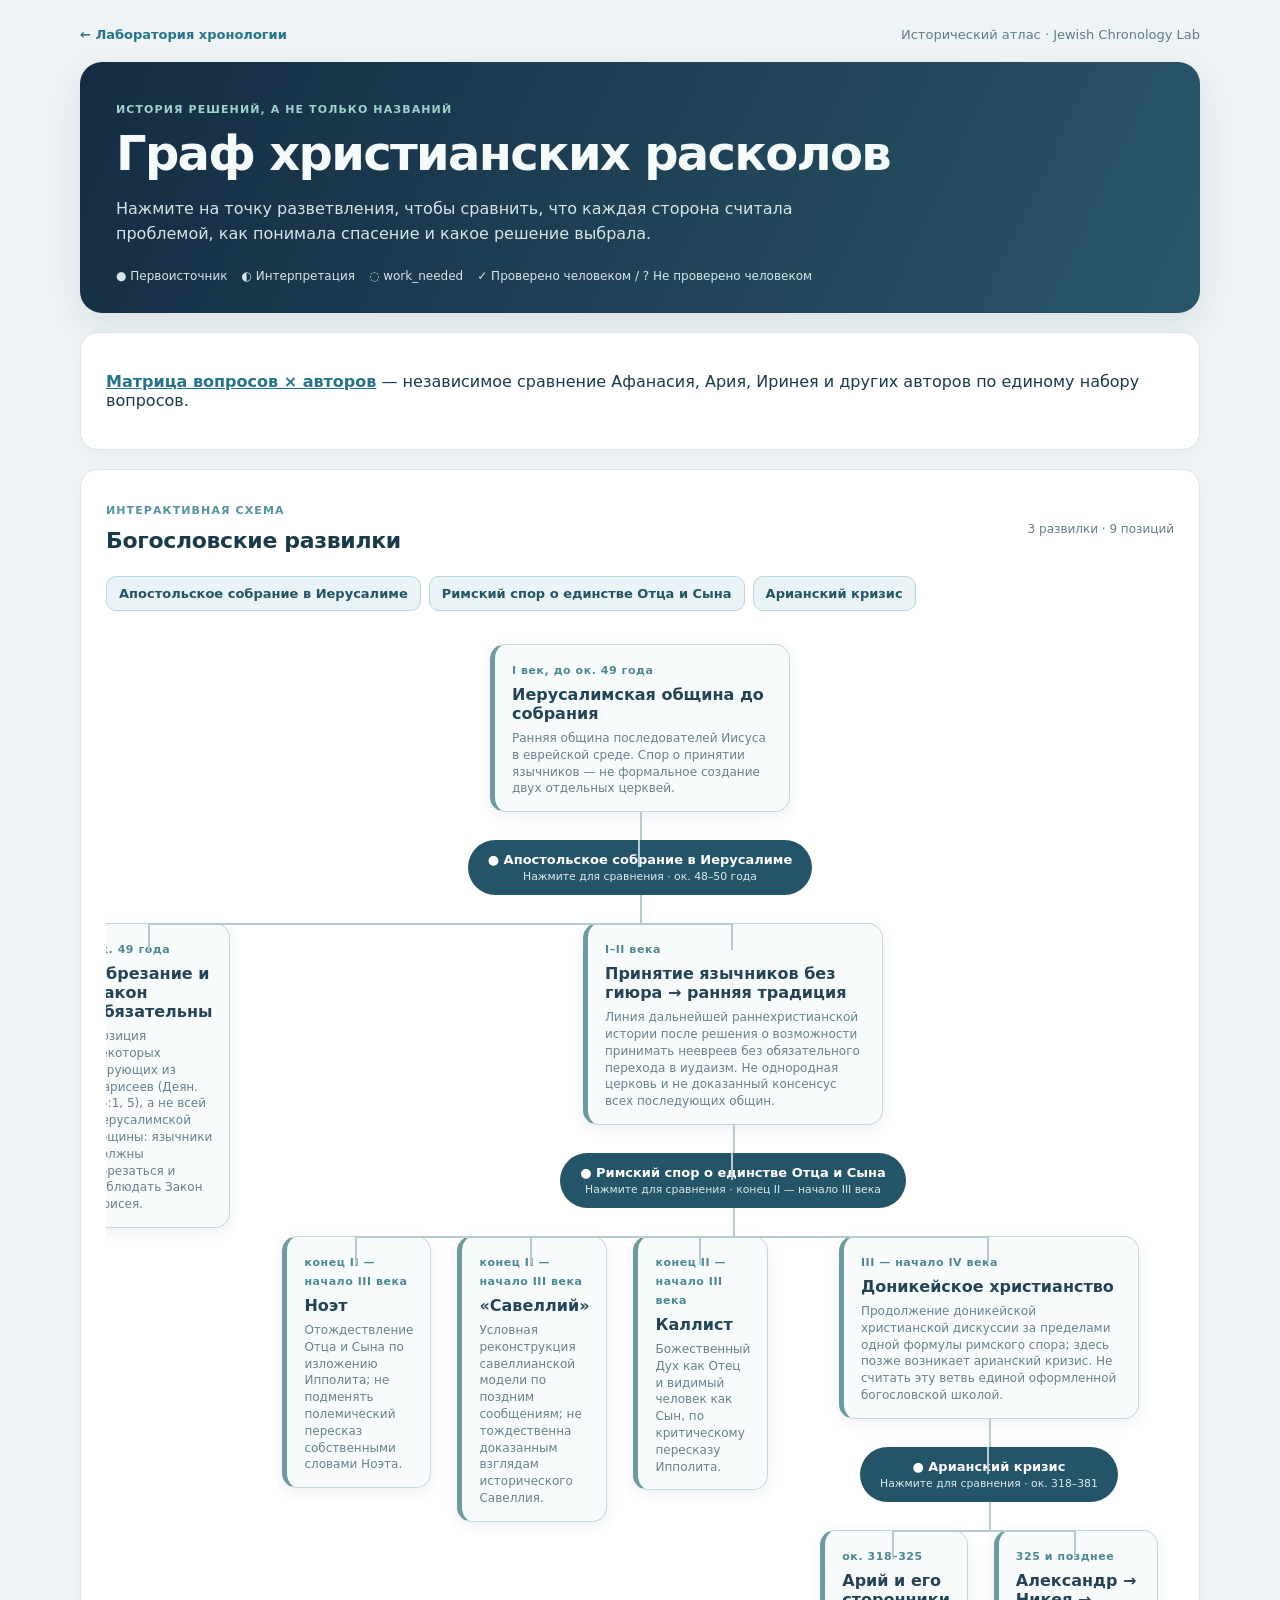
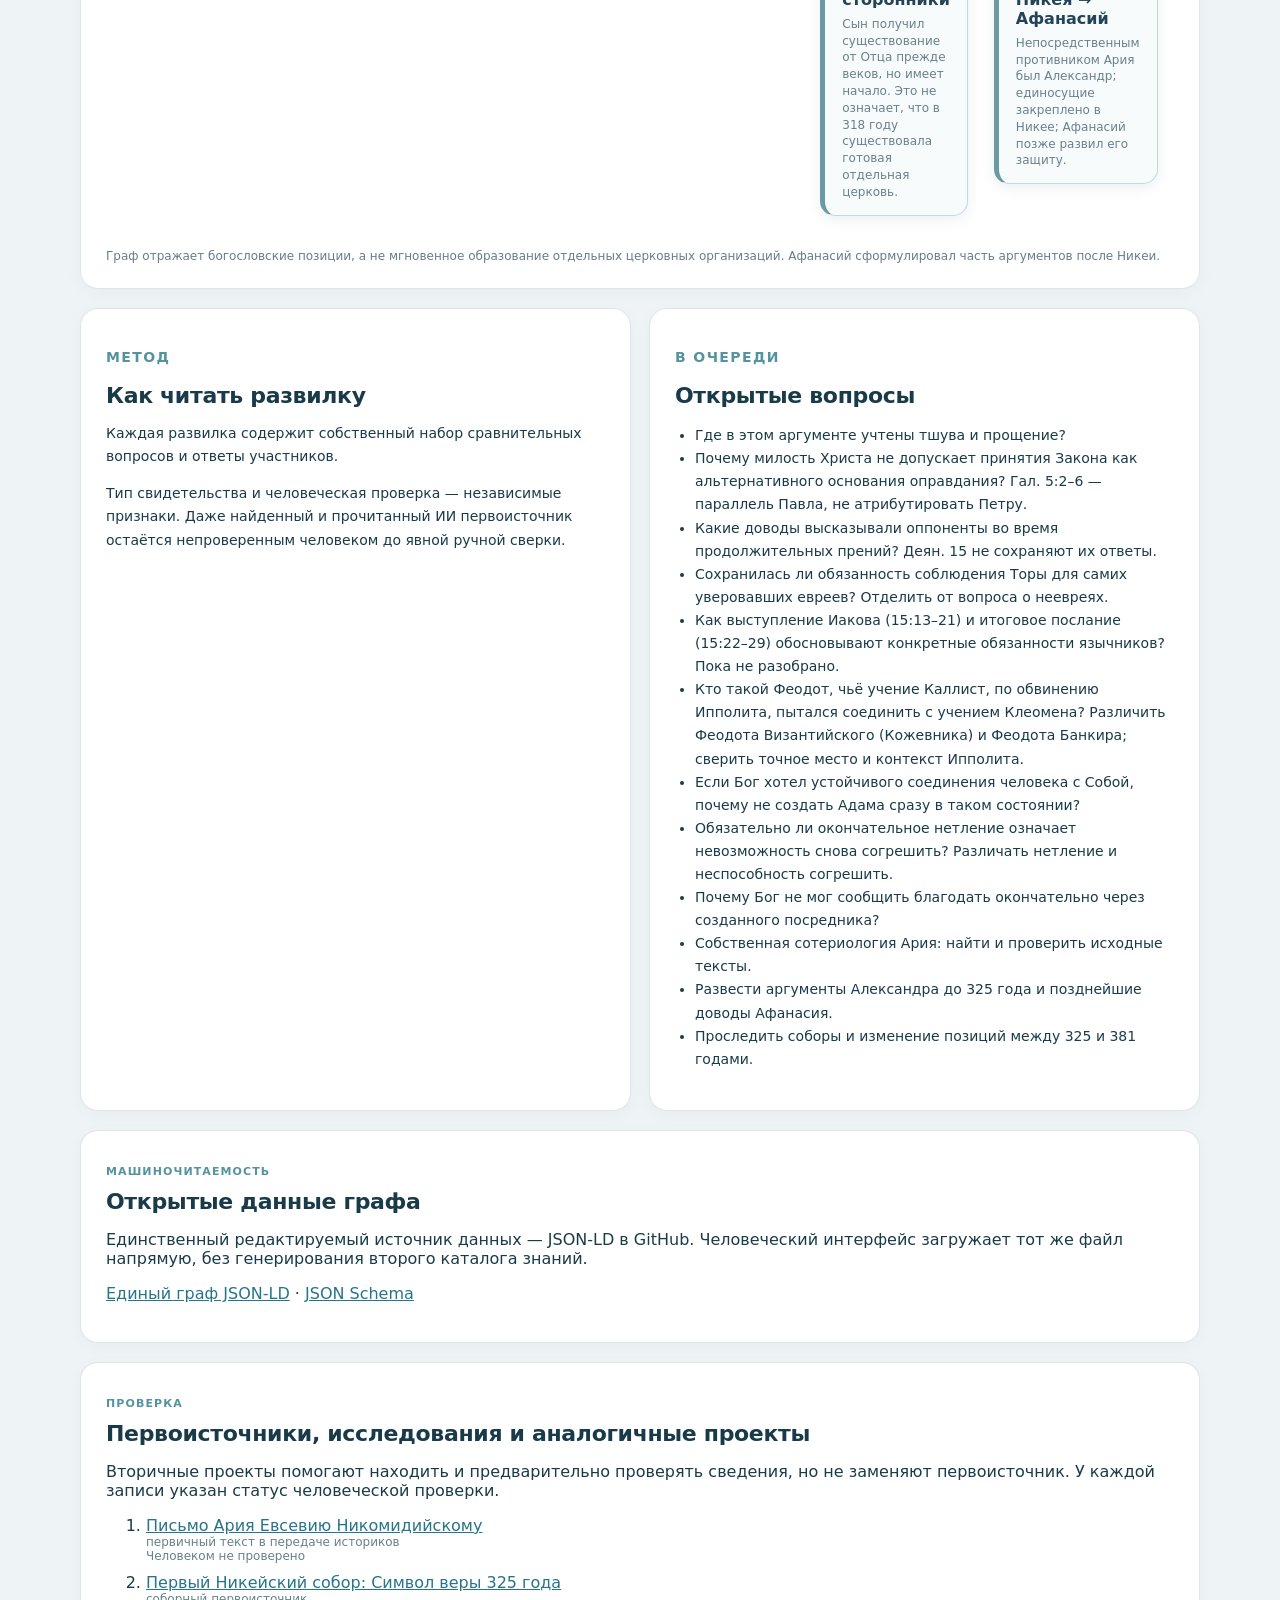
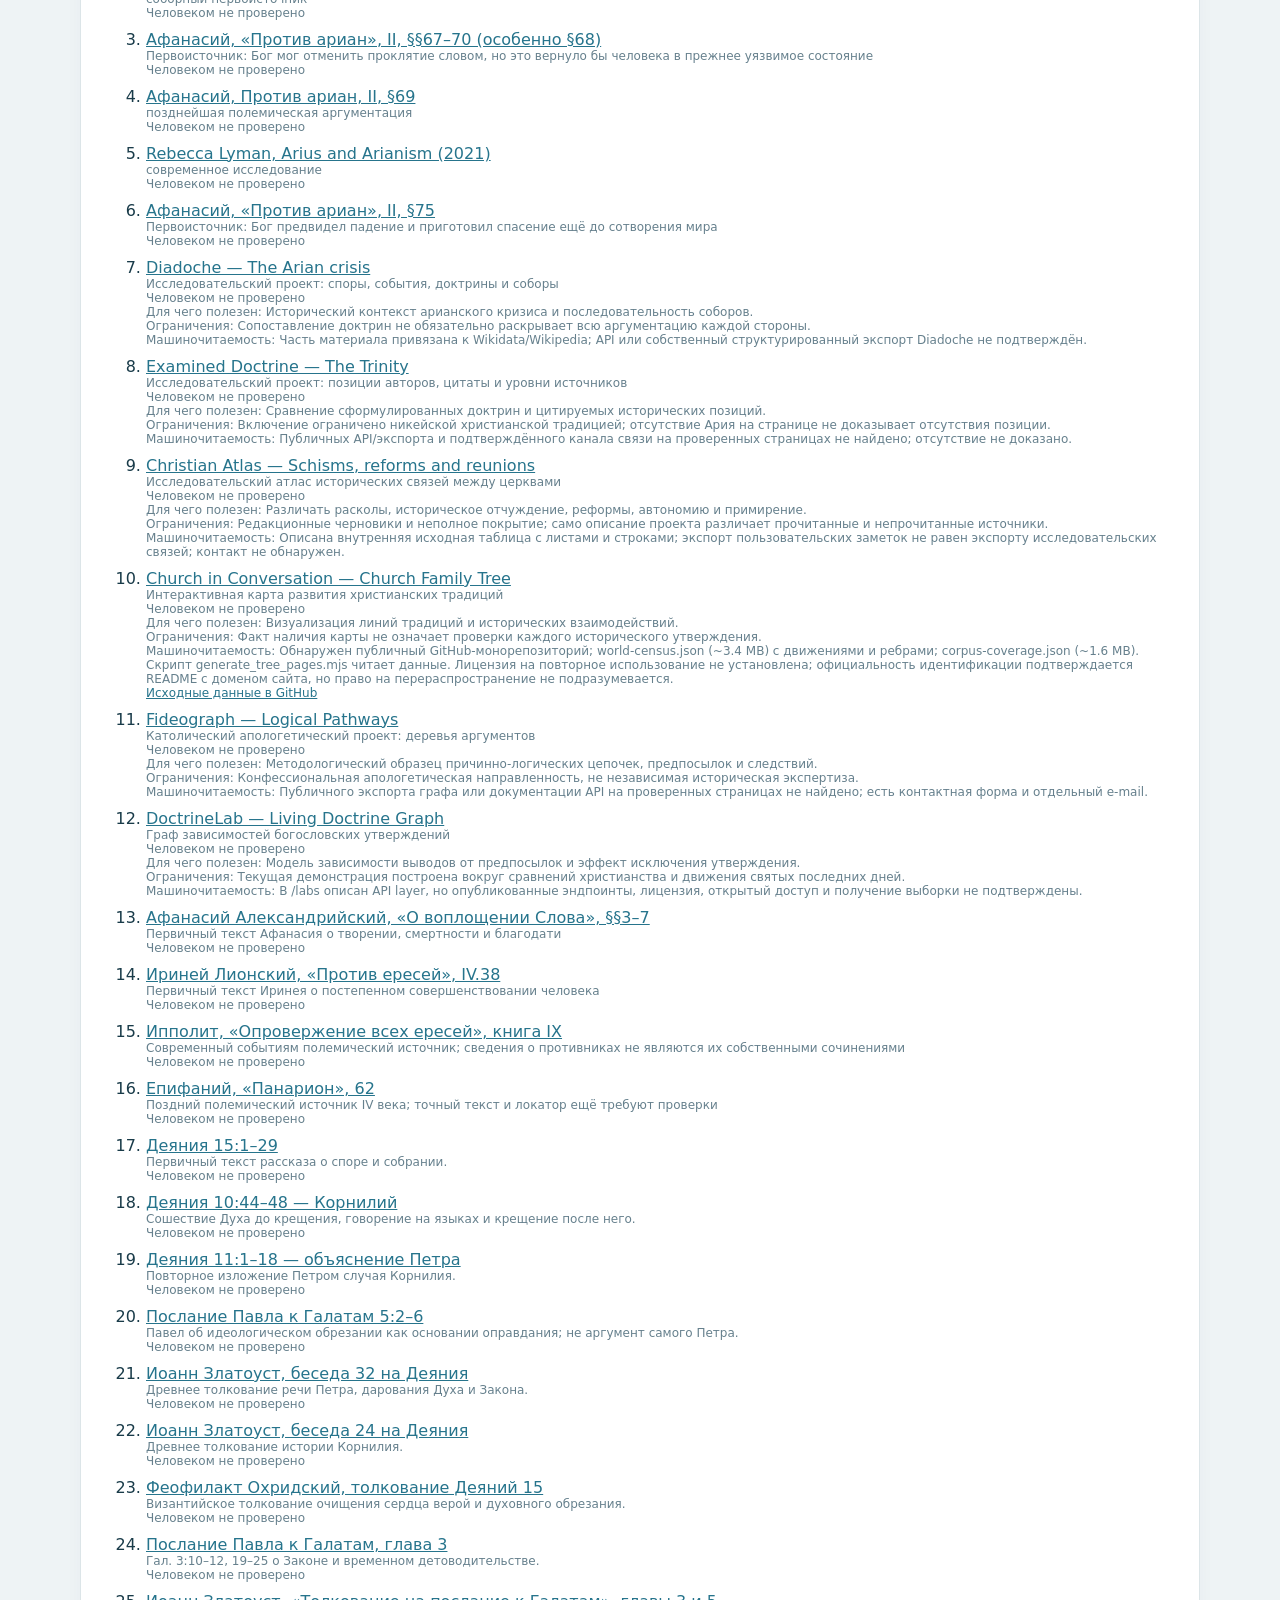
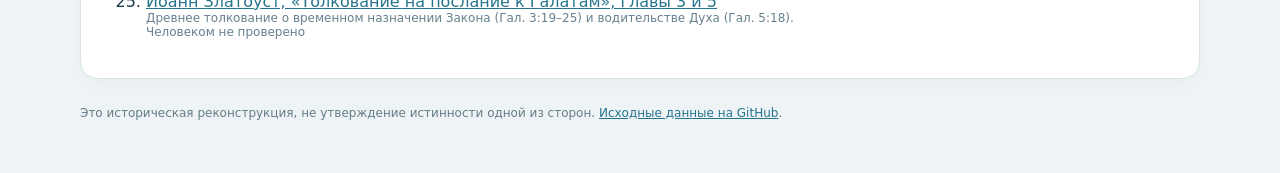
==== commit 9ca6e81d: "Add per-answer primary-source links and collapsed objection accordions; resolve Acts 15:10 objection" ====
--- a/christianity/index.html
+++ b/christianity/index.html
@@ -1,7 +1,7 @@
 <!doctype html>
 <html lang="ru"><head><meta charset="utf-8"><meta name="viewport" content="width=device-width,initial-scale=1">
-<title>Граф христианских расколов · Лаборатория истории</title><link rel="stylesheet" href="./style.css?v=20261119-1">
-<script type="module" src="./app.mjs?v=20261119-1"></script></head><body><main class="page">
+<title>Граф христианских расколов · Лаборатория истории</title><link rel="stylesheet" href="./style.css?v=20261119-2">
+<script type="module" src="./app.mjs?v=20261119-2"></script></head><body><main class="page">
 <nav><a href="../">← Лаборатория хронологии</a><span>Исторический атлас · Jewish Chronology Lab</span></nav>
 <header class="hero"><p class="eyebrow">История решений, а не только названий</p><h1>Граф христианских расколов</h1>
 <p>Нажмите на точку разветвления, чтобы сравнить, что каждая сторона считала проблемой, как понимала спасение и какое решение выбрала.</p>
--- a/christianity/style.css
+++ b/christianity/style.css
@@ -53,3 +53,20 @@
  .argument-positions{grid-template-columns:1fr}
  .objection-challenge,.objection-reply{padding:11px 12px}
 }
+
+/* Source-backed objection accordions: native keyboard-accessible details, collapsed by default. */
+.objection-pair{display:block}
+.objection-pair>summary{display:block;list-style:none;cursor:pointer;position:relative;padding-right:42px}
+.objection-pair>summary::-webkit-details-marker{display:none}
+.objection-pair>summary::after{content:"⌄";position:absolute;right:16px;top:50%;transform:translateY(-50%);font-size:23px;font-weight:800;color:#8e6d44;transition:transform .16s ease}
+.objection-pair[open]>summary::after{transform:translateY(-50%) rotate(180deg)}
+.objection-pair>summary:hover{background:#fff0dd}
+.objection-pair>summary:focus-visible{outline:3px solid #54b0d0;outline-offset:-3px}
+.objection-pair .objection-body{display:block}
+.objection-kicker.resolved{color:#386f62}
+.objection-kicker.tentative{color:#7a632d}
+.objection-kicker.open{color:#865a32}
+.reply-sources{margin-top:13px;border-top:1px solid #c9dfe3;padding-top:11px;display:flex;flex-direction:column;gap:6px}
+.reply-sources-title{font-size:11px;font-weight:750;color:#456979}
+.reply-sources a{font-size:12px;line-height:1.45;overflow-wrap:anywhere}
+@media(prefers-reduced-motion:reduce){.objection-pair>summary::after{transition:none}}
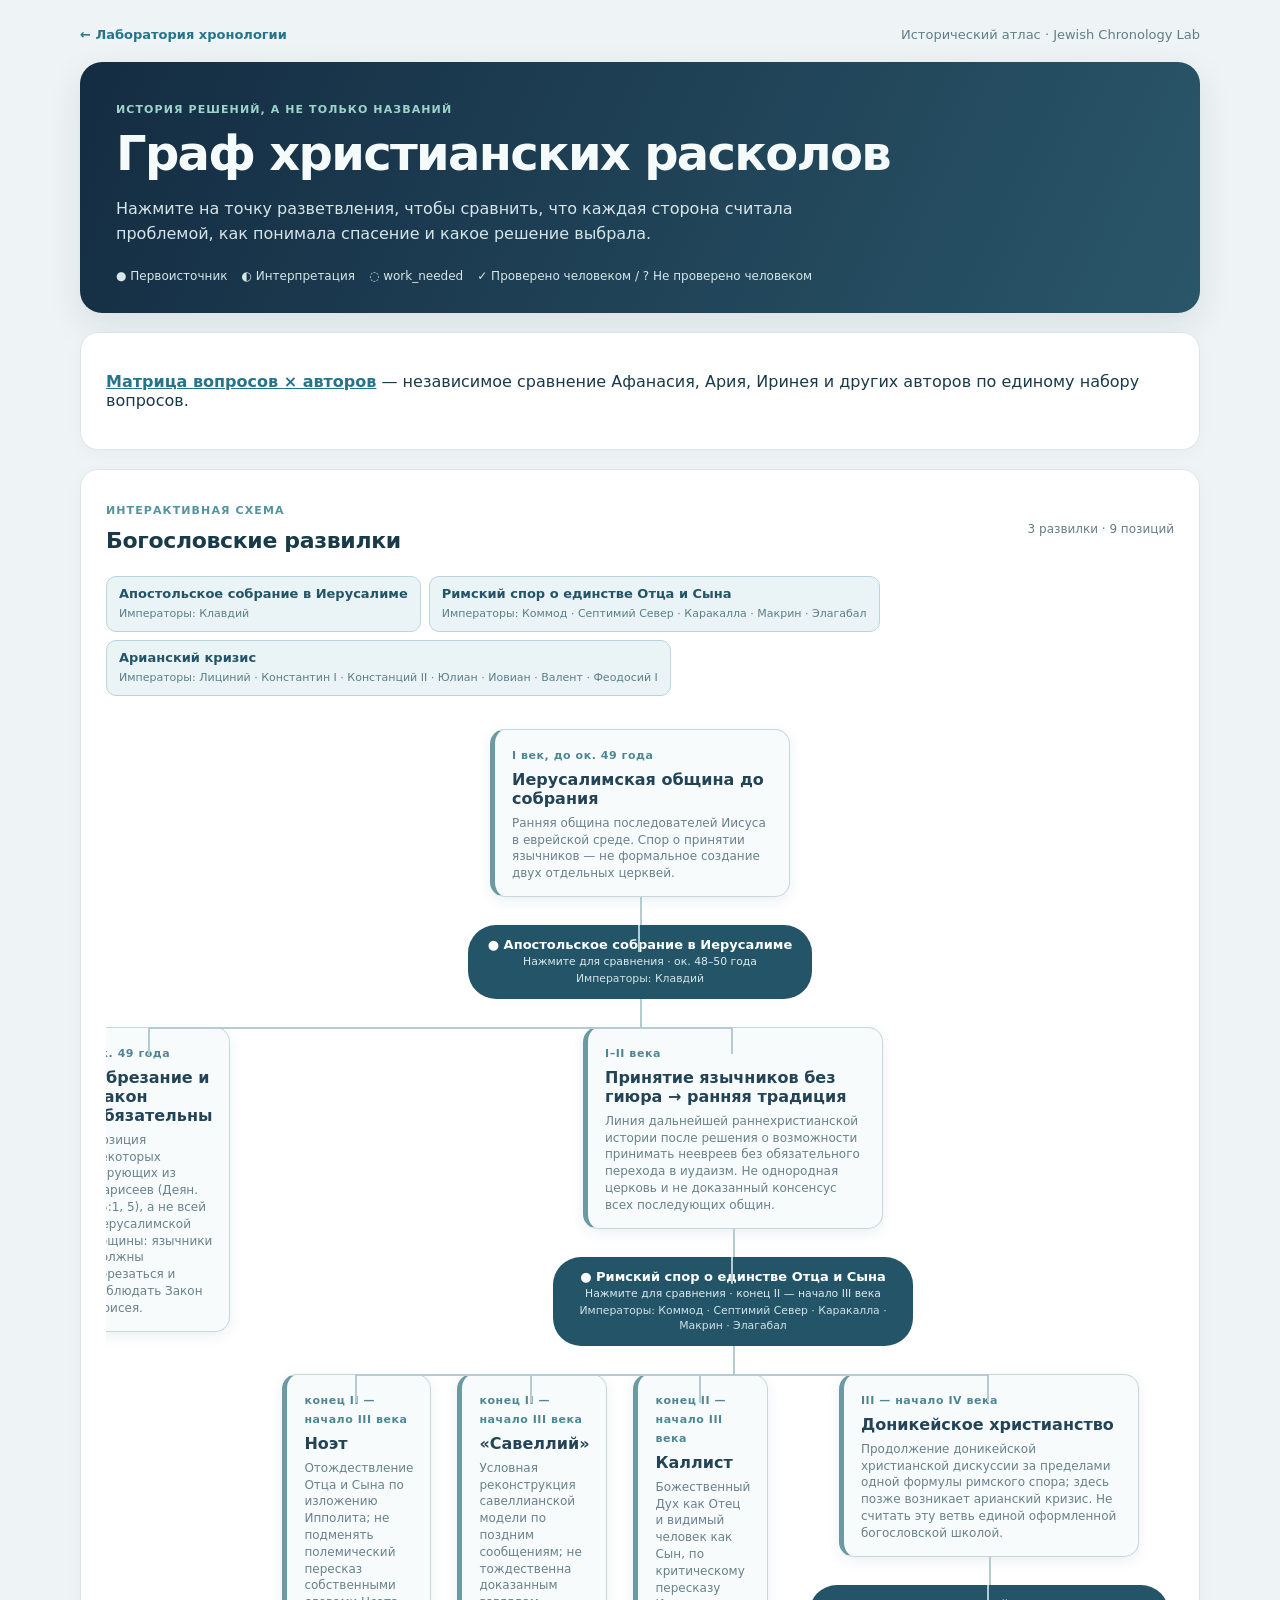
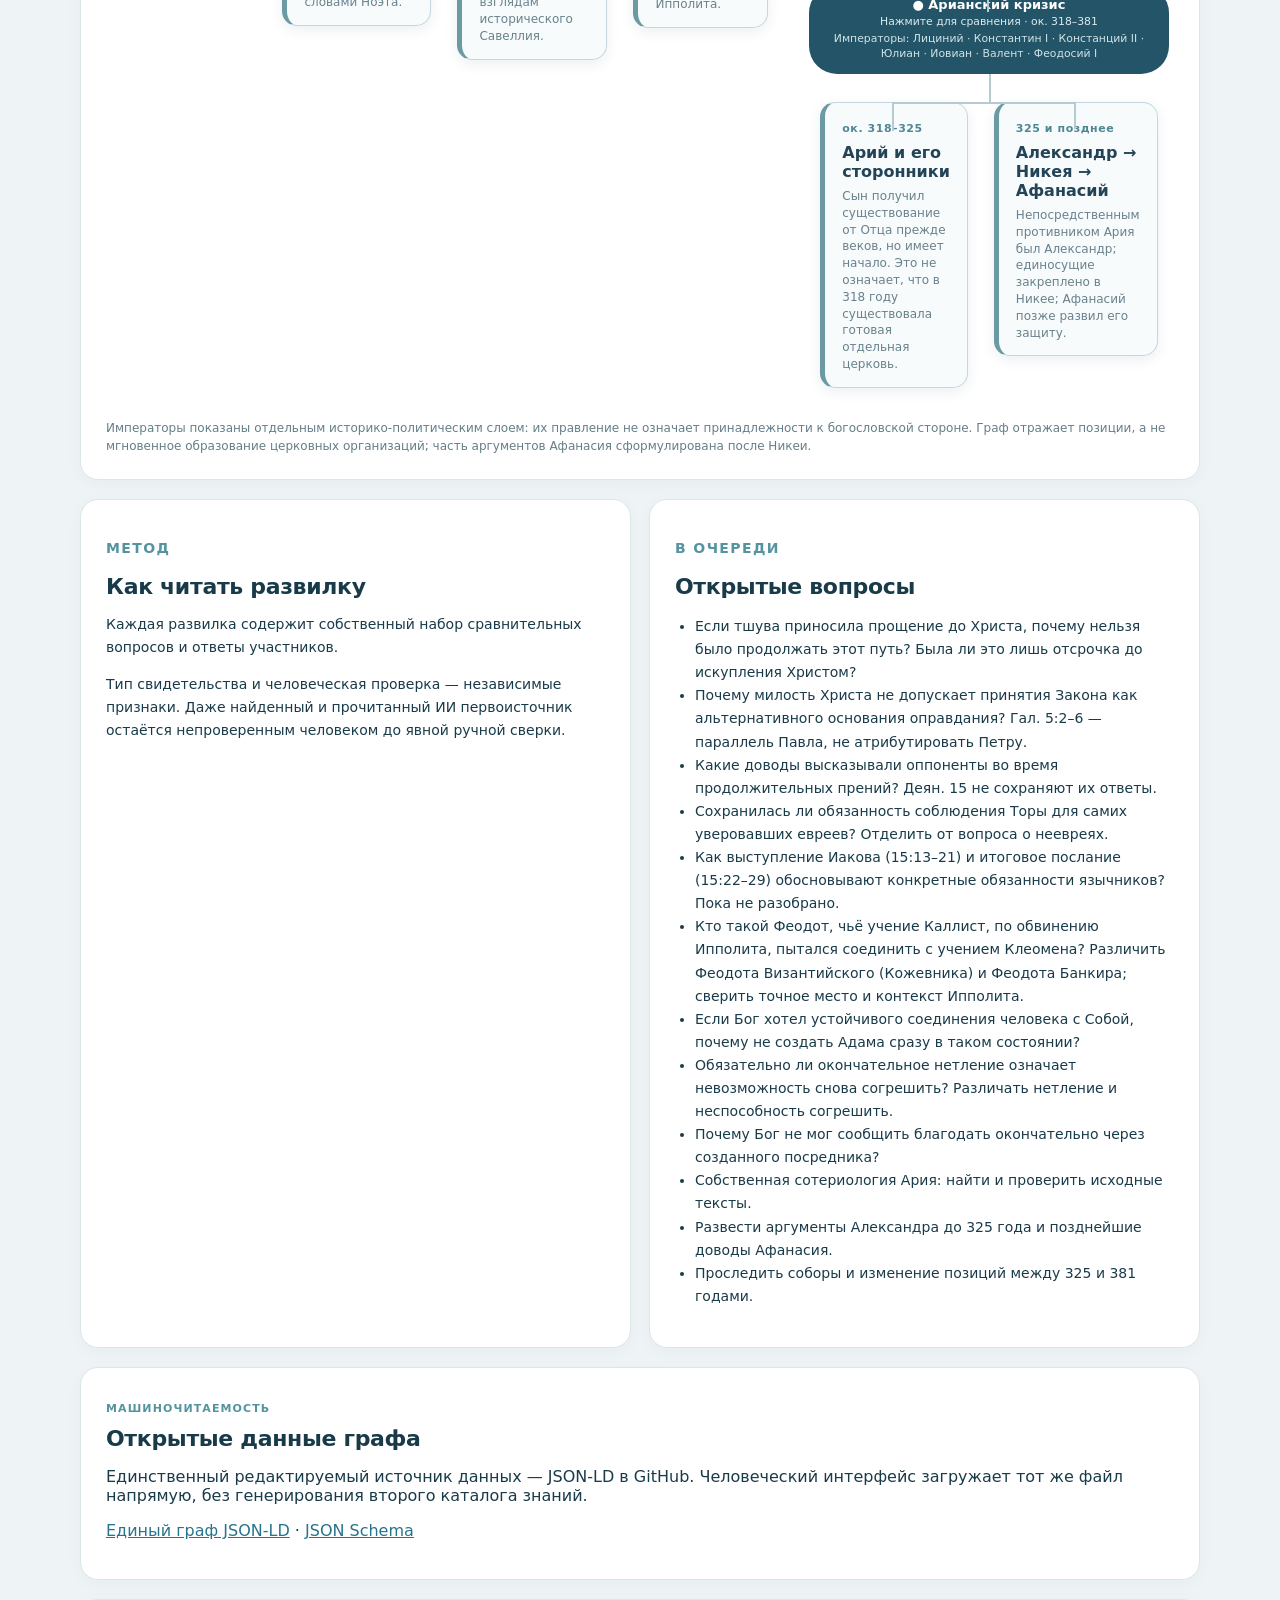
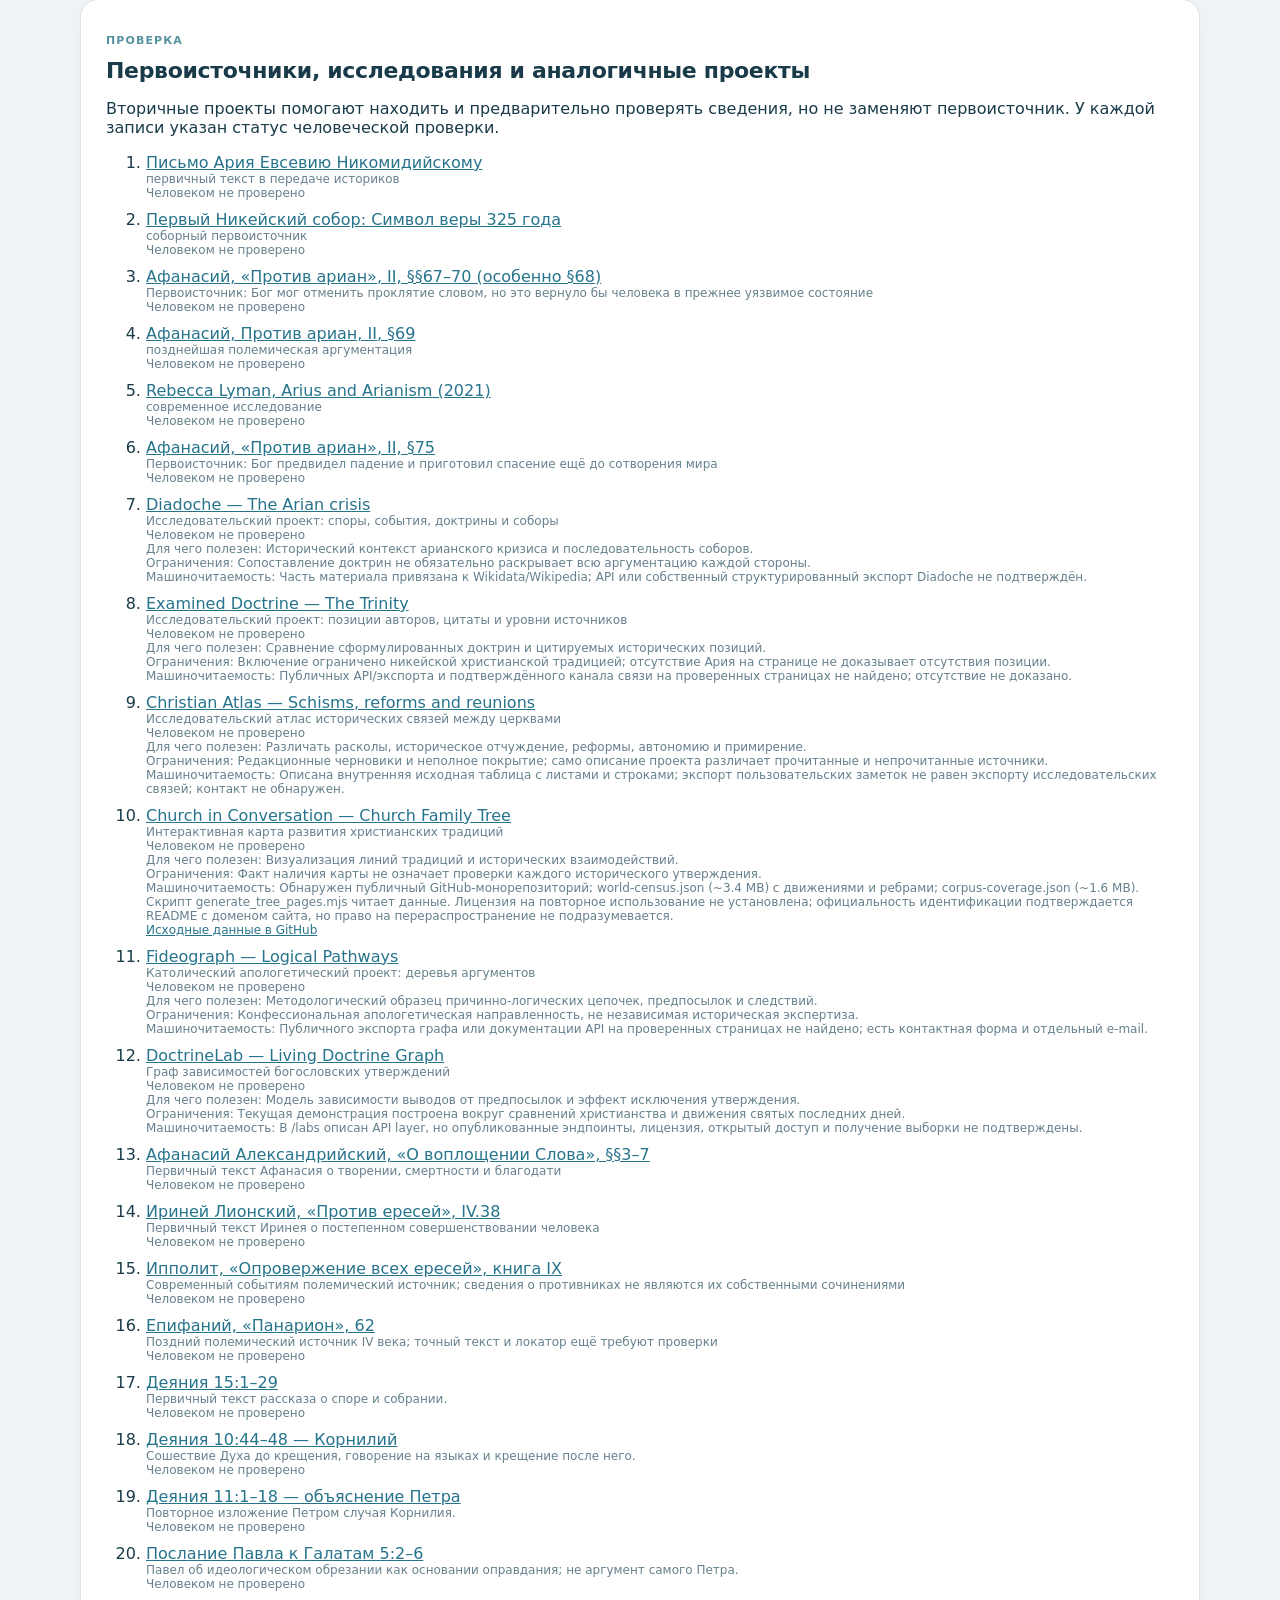
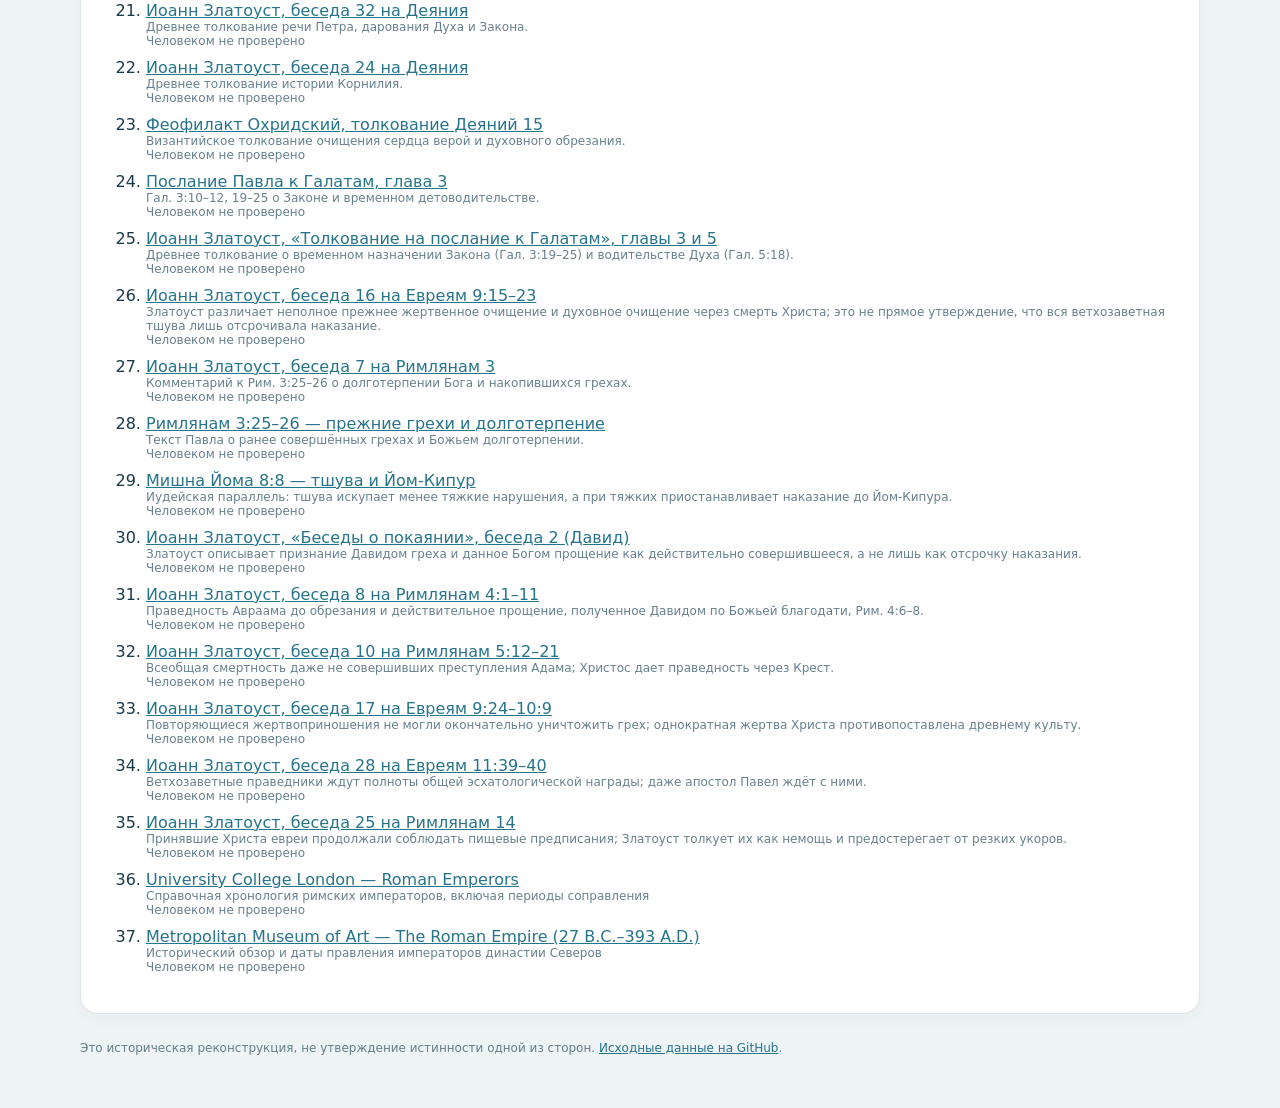
==== commit f8ea5cb5: "Refresh cached Christian graph assets and clarify rulers are separate from doctrines" ====
--- a/christianity/index.html
+++ b/christianity/index.html
@@ -1,7 +1,7 @@
 <!doctype html>
 <html lang="ru"><head><meta charset="utf-8"><meta name="viewport" content="width=device-width,initial-scale=1">
-<title>Граф христианских расколов · Лаборатория истории</title><link rel="stylesheet" href="./style.css?v=20261119-2">
-<script type="module" src="./app.mjs?v=20261119-2"></script></head><body><main class="page">
+<title>Граф христианских расколов · Лаборатория истории</title><link rel="stylesheet" href="./style.css?v=20261119-3">
+<script type="module" src="./app.mjs?v=20261119-3"></script></head><body><main class="page">
 <nav><a href="../">← Лаборатория хронологии</a><span>Исторический атлас · Jewish Chronology Lab</span></nav>
 <header class="hero"><p class="eyebrow">История решений, а не только названий</p><h1>Граф христианских расколов</h1>
 <p>Нажмите на точку разветвления, чтобы сравнить, что каждая сторона считала проблемой, как понимала спасение и какое решение выбрала.</p>
@@ -10,7 +10,7 @@
 <section class="panel"><div class="heading"><div><p class="eyebrow">Интерактивная схема</p><h2>Богословские развилки</h2></div><small id="graph-coverage">Граф прокручивается по горизонтали</small></div>
 <div id="split-index" class="split-index" aria-label="Доступные богословские развилки">Загрузка…</div>
 <div class="scroll-graph" tabindex="0" aria-label="Интерактивный граф исторических позиций"><div id="graph">Загрузка…</div></div>
-<p class="disclaimer">Граф отражает богословские позиции, а не мгновенное образование отдельных церковных организаций. Афанасий сформулировал часть аргументов после Никеи.</p></section>
+<p class="disclaimer">Императоры показаны отдельным историко-политическим слоем: их правление не означает принадлежности к богословской стороне. Граф отражает позиции, а не мгновенное образование церковных организаций; часть аргументов Афанасия сформулирована после Никеи.</p></section>
 <div class="twocol"><section class="panel"><p class="eyebrow">Метод</p><h2>Как читать развилку</h2><p>Каждая развилка содержит собственный набор сравнительных вопросов и ответы участников.</p><p>Тип свидетельства и человеческая проверка — независимые признаки. Даже найденный и прочитанный ИИ первоисточник остаётся непроверенным человеком до явной ручной сверки.</p></section>
 <section class="panel"><p class="eyebrow">В очереди</p><h2>Открытые вопросы</h2><ul id="todo"></ul></section></div>
 <section class="panel"><p class="eyebrow">Машиночитаемость</p><h2>Открытые данные графа</h2><p>Единственный редактируемый источник данных — JSON-LD в GitHub. Человеческий интерфейс загружает тот же файл напрямую, без генерирования второго каталога знаний.</p><p><a href="./data/graph.jsonld" type="application/ld+json">Единый граф JSON-LD</a> · <a href="./data/schema.json">JSON Schema</a></p></section><section class="panel"><p class="eyebrow">Проверка</p><h2>Первоисточники, исследования и аналогичные проекты</h2><p>Вторичные проекты помогают находить и предварительно проверять сведения, но не заменяют первоисточник. У каждой записи указан статус человеческой проверки.</p><ol id="sources"></ol></section>
--- a/christianity/style.css
+++ b/christianity/style.css
@@ -70,3 +70,17 @@
 .reply-sources-title{font-size:11px;font-weight:750;color:#456979}
 .reply-sources a{font-size:12px;line-height:1.45;overflow-wrap:anywhere}
 @media(prefers-reduced-motion:reduce){.objection-pair>summary::after{transition:none}}
+
+/* Imperial authority is an independent contextual layer, never a theological branch. */
+.split .imperial-inline{color:#cfe4e7;line-height:1.45;max-width:320px}
+.imperial-shortcut{display:block;margin-top:5px;font-size:11px;font-weight:500;line-height:1.45;color:#5d7e89}
+.imperial-context{padding:14px 15px;background:#f3f7fa;border:1px solid #d5e2e8;border-radius:12px;margin:14px 0 19px}
+.imperial-heading{font-size:14px;color:#35576a;margin:0 0 12px}
+.imperial-rulers{display:flex;gap:8px;overflow-x:auto;scrollbar-width:thin;padding-bottom:6px}
+.imperial-ruler{flex:0 0 140px;background:white;border:1px solid #d2e0e6;border-top:3px solid #8296ad;border-radius:9px;padding:10px 11px;text-align:left}
+.imperial-ruler strong{display:block;font-size:13px;color:#284b60;line-height:1.35}
+.imperial-years{display:block;font-size:12px;font-weight:800;color:#527f98;margin:3px 0}
+.imperial-ruler small{display:block;font-size:11px;line-height:1.4;color:#667c88}
+.imperial-note{font-size:12px;line-height:1.55;color:#59717e;margin:10px 0 7px}
+.imperial-sources{display:flex;flex-wrap:wrap;gap:10px;font-size:11px}
+@media(max-width:700px){.imperial-context{padding:12px 10px}.imperial-ruler{flex-basis:126px}}
